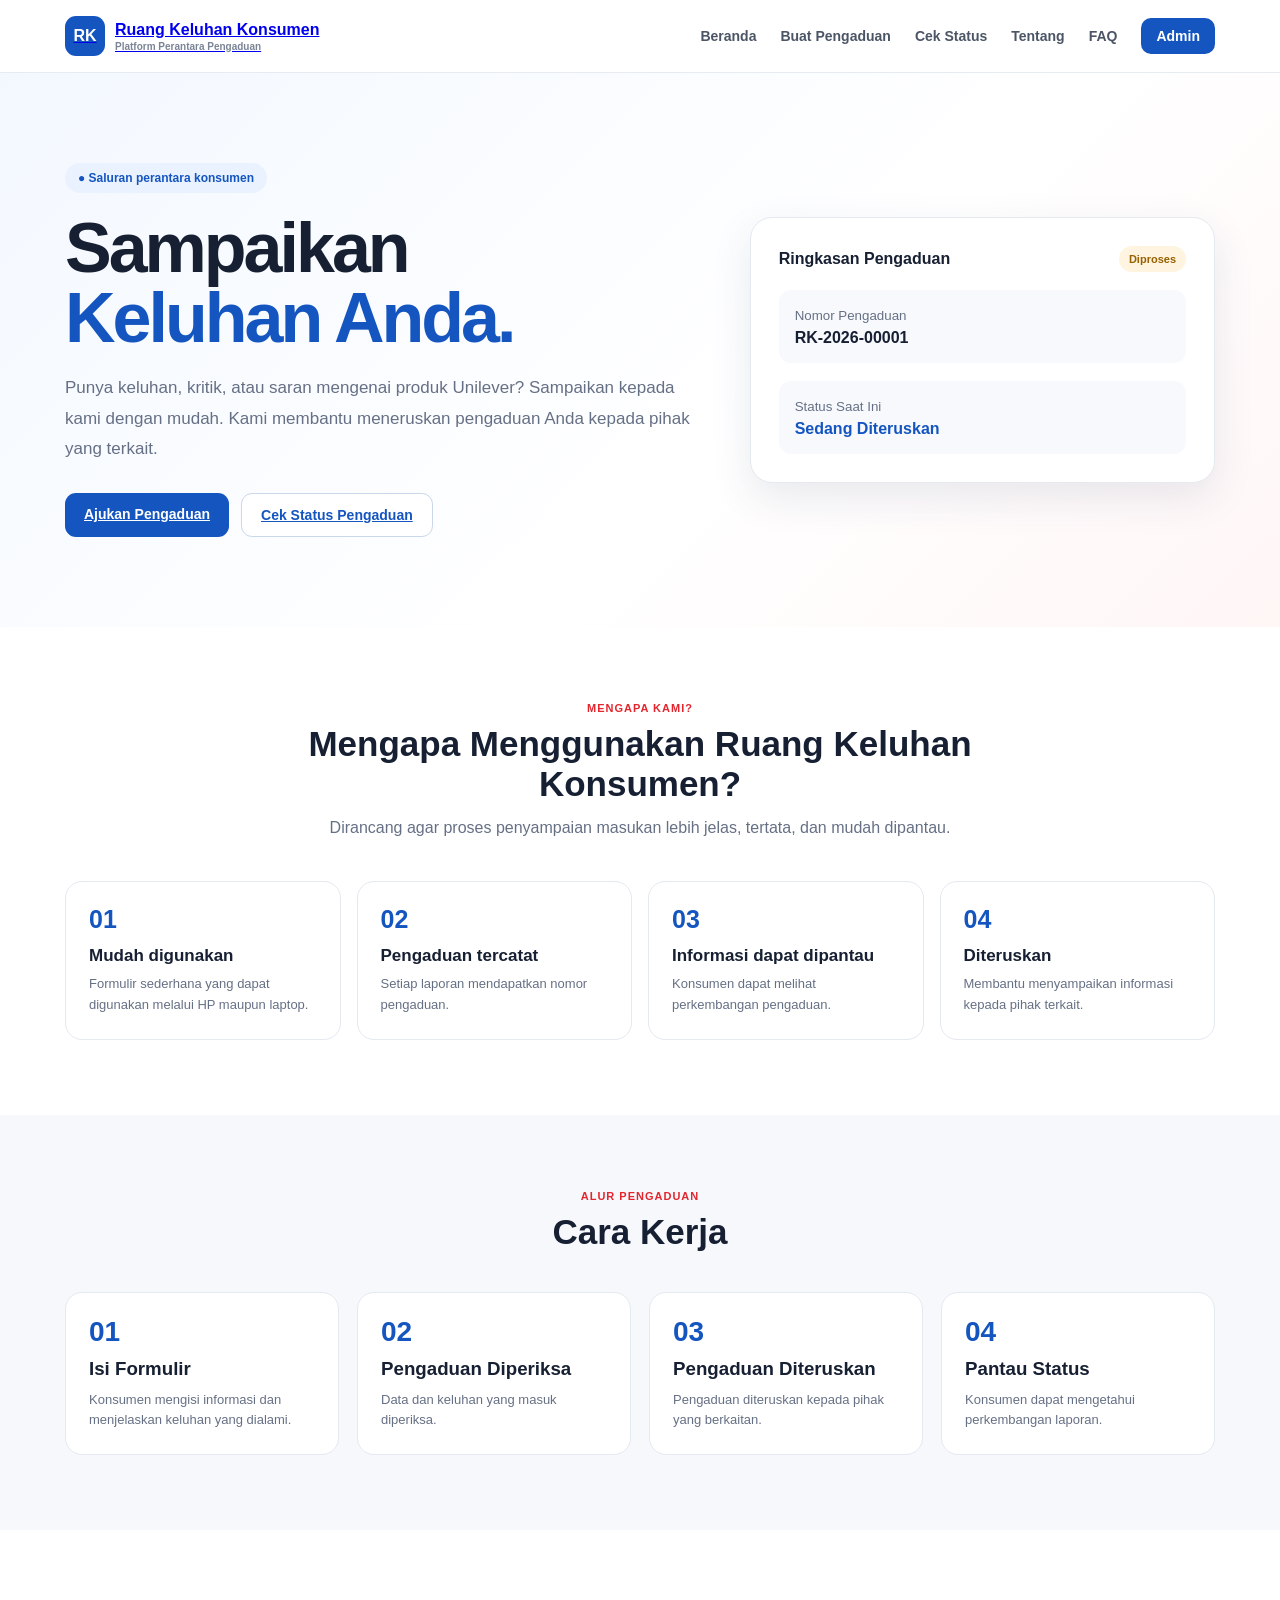
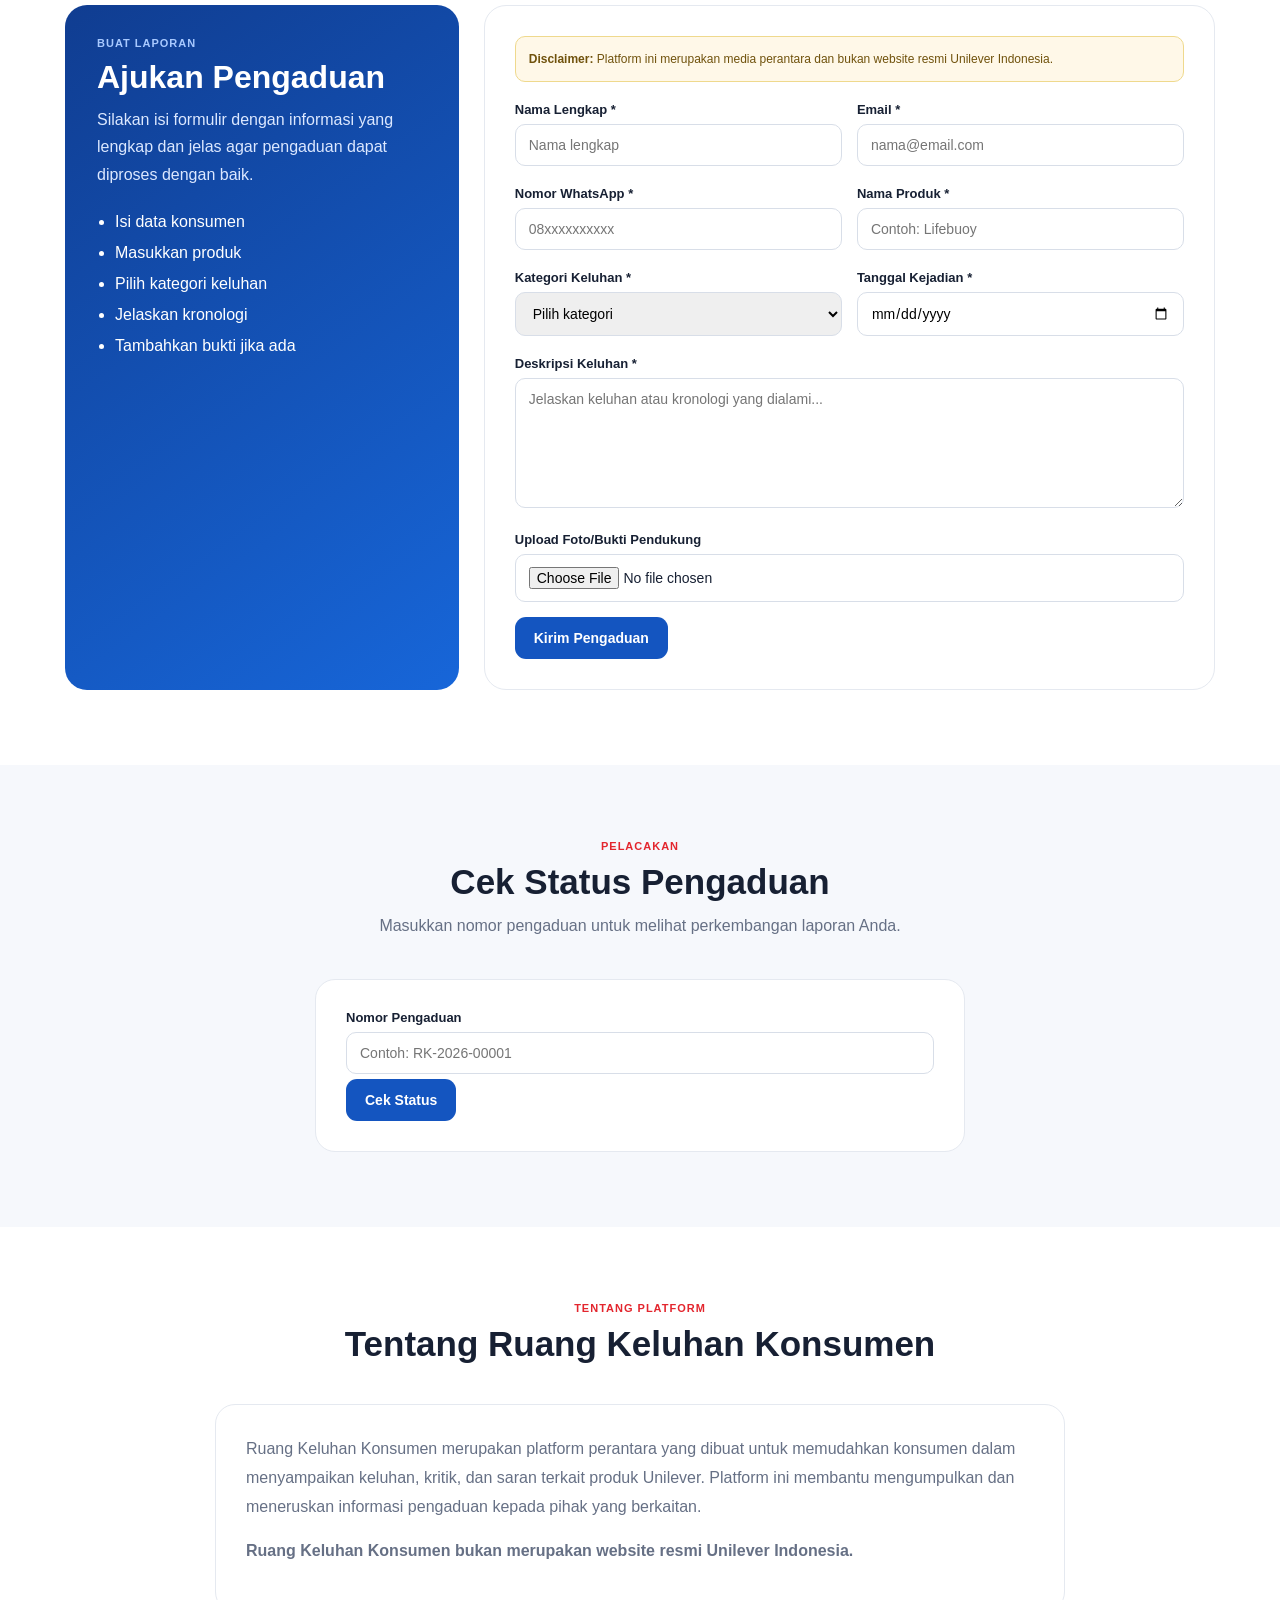
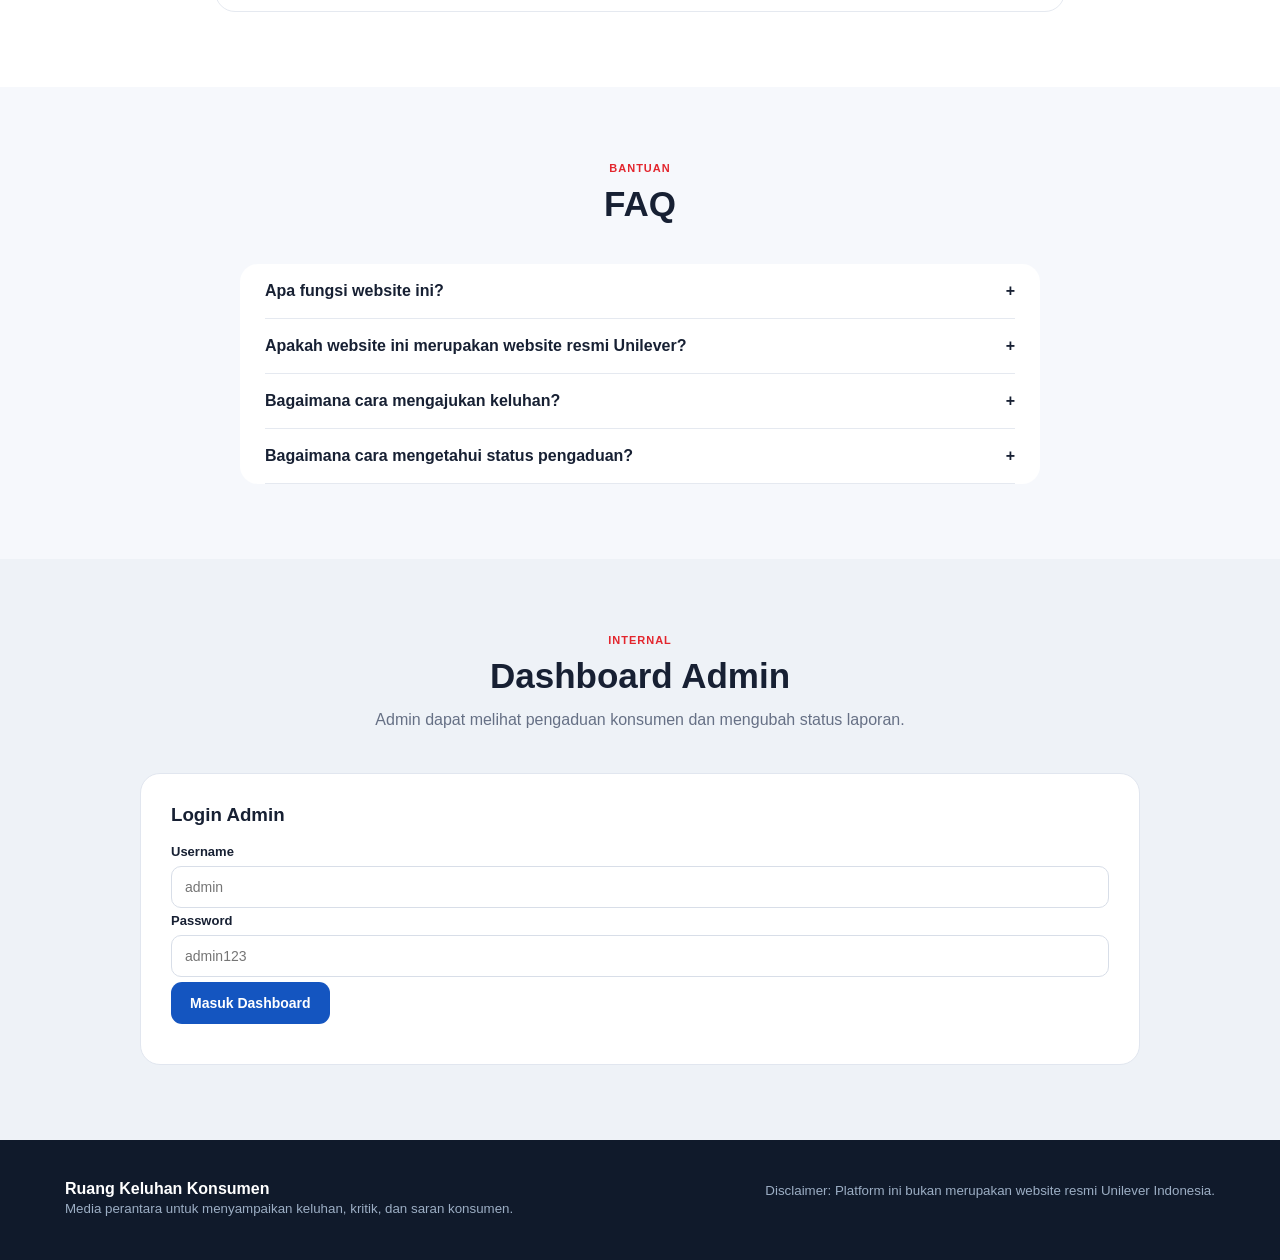
==== index.html @ c5413643 "Create index.html" ====
<!DOCTYPE html>
<html lang="id">
<head>
<meta charset="UTF-8">
<meta name="viewport" content="width=device-width, initial-scale=1.0">

<title>Ruang Keluhan Konsumen</title>

<style>
*{
    margin:0;
    padding:0;
    box-sizing:border-box;
}

html{
    scroll-behavior:smooth;
}

body{
    font-family:Arial, Helvetica, sans-serif;
    color:#172033;
    background:#ffffff;
}

/* ================= NAVBAR ================= */

header{
    position:sticky;
    top:0;
    z-index:1000;
    background:rgba(255,255,255,.96);
    border-bottom:1px solid #e7ebf2;
}

.navbar{
    width:92%;
    max-width:1150px;
    margin:auto;
    height:72px;
    display:flex;
    justify-content:space-between;
    align-items:center;
}

.logo{
    display:flex;
    align-items:center;
    gap:10px;
    font-weight:bold;
}

.logo-box{
    width:40px;
    height:40px;
    border-radius:11px;
    background:#1455c0;
    color:white;
    display:flex;
    align-items:center;
    justify-content:center;
    font-weight:bold;
}

.logo-text small{
    display:block;
    color:#7a8495;
    font-size:10px;
    margin-top:2px;
}

nav{
    display:flex;
    gap:24px;
    align-items:center;
}

nav a{
    text-decoration:none;
    color:#4b5565;
    font-size:14px;
    font-weight:600;
}

nav a:hover{
    color:#1455c0;
}

.admin-link{
    background:#1455c0;
    color:white!important;
    padding:10px 15px;
    border-radius:10px;
}

/* ================= HERO ================= */

.hero{
    background:
    linear-gradient(
        135deg,
        #f3f8ff 0%,
        #ffffff 60%,
        #fff6f6 100%
    );

    padding:90px 0;
}

.container{
    width:92%;
    max-width:1150px;
    margin:auto;
}

.hero-grid{
    display:grid;
    grid-template-columns:1.15fr .85fr;
    gap:55px;
    align-items:center;
}

.badge{
    display:inline-block;
    background:#eaf2ff;
    color:#1455c0;
    padding:8px 13px;
    border-radius:30px;
    font-size:12px;
    font-weight:bold;
}

.hero h1{
    font-size:clamp(45px,6vw,70px);
    line-height:1;
    letter-spacing:-3px;
    margin:20px 0;
}

.blue{
    color:#1455c0;
}

.hero p{
    max-width:650px;
    color:#667085;
    line-height:1.8;
    font-size:17px;
}

.buttons{
    display:flex;
    gap:12px;
    margin-top:28px;
    flex-wrap:wrap;
}

.btn{
    border:none;
    border-radius:11px;
    padding:13px 19px;
    font-weight:bold;
    cursor:pointer;
    font-size:14px;
}

.primary{
    background:#1455c0;
    color:white;
}

.secondary{
    background:white;
    color:#1455c0;
    border:1px solid #cbd7ea;
}

.btn:hover{
    transform:translateY(-1px);
}

/* HERO CARD */

.hero-card{
    background:white;
    border:1px solid #e5e9f0;
    border-radius:22px;
    padding:28px;
    box-shadow:0 15px 40px rgba(30,60,100,.1);
}

.status-pill{
    display:inline-block;
    padding:7px 10px;
    border-radius:20px;
    background:#fff4df;
    color:#986000;
    font-size:11px;
    font-weight:bold;
}

.mock-box{
    margin-top:18px;
    padding:16px;
    background:#f7f9fc;
    border-radius:12px;
}

.mock-box small{
    color:#667085;
}

.mock-box strong{
    display:block;
    margin-top:5px;
}

/* ================= SECTION ================= */

section{
    padding:75px 0;
}

.section-title{
    text-align:center;
    max-width:720px;
    margin:0 auto 40px;
}

.kicker{
    color:#e3262e;
    font-size:11px;
    font-weight:bold;
    text-transform:uppercase;
    letter-spacing:1px;
}

.section-title h2{
    font-size:35px;
    margin:10px 0;
}

.section-title p{
    color:#667085;
    line-height:1.7;
}

/* ================= FEATURES ================= */

.features{
    display:grid;
    grid-template-columns:repeat(4,1fr);
    gap:16px;
}

.feature{
    padding:23px;
    border:1px solid #e5e9f0;
    border-radius:17px;
}

.feature-number{
    color:#1455c0;
    font-size:25px;
    font-weight:bold;
}

.feature h3{
    margin:12px 0 8px;
    font-size:17px;
}

.feature p{
    color:#667085;
    line-height:1.6;
    font-size:13px;
}

/* ================= STEPS ================= */

.steps-section{
    background:#f6f8fc;
}

.steps{
    display:grid;
    grid-template-columns:repeat(4,1fr);
    gap:18px;
}

.step{
    background:white;
    padding:23px;
    border-radius:17px;
    border:1px solid #e5e9f0;
}

.step-number{
    font-size:28px;
    color:#1455c0;
    font-weight:bold;
}

.step h3{
    margin:10px 0;
}

.step p{
    color:#667085;
    font-size:13px;
    line-height:1.6;
}

/* ================= FORM ================= */

.form-section{
    background:white;
}

.form-layout{
    display:grid;
    grid-template-columns:.7fr 1.3fr;
    gap:25px;
}

.info-panel{
    background:linear-gradient(145deg,#103d91,#1766d9);
    color:white;
    border-radius:22px;
    padding:32px;
}

.info-panel h2{
    font-size:32px;
    margin:10px 0;
}

.info-panel p{
    color:#dce8ff;
    line-height:1.7;
}

.info-panel ul{
    margin-top:25px;
    padding-left:18px;
}

.info-panel li{
    margin:13px 0;
}

.form-card{
    border:1px solid #e5e9f0;
    border-radius:22px;
    padding:30px;
}

.notice{
    background:#fff8e8;
    border:1px solid #efd98d;
    padding:13px;
    border-radius:10px;
    color:#70520c;
    font-size:12px;
    line-height:1.5;
    margin-bottom:20px;
}

.form-grid{
    display:grid;
    grid-template-columns:1fr 1fr;
    gap:15px;
}

.form-group{
    margin-bottom:5px;
}

.form-group.full{
    grid-column:1/-1;
}

.form-group label{
    display:block;
    font-size:13px;
    font-weight:bold;
    margin-bottom:7px;
}

input,
select,
textarea{
    width:100%;
    padding:12px 13px;
    border:1px solid #d8dee8;
    border-radius:10px;
    font-family:inherit;
    font-size:14px;
    outline:none;
}

textarea{
    min-height:130px;
    resize:vertical;
}

input:focus,
select:focus,
textarea:focus{
    border-color:#1455c0;
    box-shadow:0 0 0 3px #eaf2ff;
}

.success{
    display:none;
    background:#ecfdf3;
    border:1px solid #b9e8cb;
    color:#176b3a;
    padding:15px;
    border-radius:10px;
    margin-top:15px;
    line-height:1.6;
}

/* ================= STATUS ================= */

.status-section{
    background:#f6f8fc;
}

.status-card{
    max-width:650px;
    margin:auto;
    background:white;
    border:1px solid #e5e9f0;
    border-radius:20px;
    padding:30px;
}

.status-result{
    margin-top:20px;
    display:none;
}

.timeline{
    display:grid;
    grid-template-columns:repeat(4,1fr);
    gap:7px;
    margin-top:22px;
}

.timeline-item{
    padding:10px 5px;
    text-align:center;
    font-size:10px;
    color:#8791a2;
    border-top:3px solid #dce2eb;
}

.timeline-item.active{
    color:#1455c0;
    border-color:#1455c0;
    font-weight:bold;
}

/* ================= ABOUT ================= */

.about-card{
    max-width:850px;
    margin:auto;
    border:1px solid #e5e9f0;
    border-radius:20px;
    padding:30px;
}

.about-card p{
    color:#667085;
    line-height:1.8;
    margin-bottom:15px;
}

/* ================= FAQ ================= */

.faq-section{
    background:#f6f8fc;
}

.faq{
    max-width:800px;
    margin:auto;
    background:white;
    border-radius:18px;
    padding:0 25px;
}

.faq-item{
    border-bottom:1px solid #e5e9f0;
    padding:18px 0;
}

.faq-question{
    font-weight:bold;
    cursor:pointer;
    display:flex;
    justify-content:space-between;
}

.faq-answer{
    display:none;
    color:#667085;
    line-height:1.7;
    font-size:13px;
    padding-top:10px;
}

.faq-item.open .faq-answer{
    display:block;
}

/* ================= ADMIN ================= */

.admin-section{
    background:#eef2f7;
}

.admin-login,
.admin-panel{
    max-width:1000px;
    margin:auto;
    background:white;
    border:1px solid #e1e6ef;
    border-radius:20px;
    padding:30px;
}

.admin-panel{
    display:none;
}

.admin-table-wrapper{
    overflow:auto;
}

table{
    width:100%;
    border-collapse:collapse;
    min-width:900px;
}

th,
td{
    text-align:left;
    padding:13px 10px;
    border-bottom:1px solid #e7ebf0;
    font-size:12px;
}

th{
    color:#667085;
    font-size:11px;
    text-transform:uppercase;
}

.admin-status{
    padding:7px;
    border-radius:7px;
}

/* ================= FOOTER ================= */

footer{
    background:#101a2b;
    color:white;
    padding:40px 0;
}

.footer{
    display:flex;
    justify-content:space-between;
    gap:30px;
}

.footer small{
    color:#9caec4;
    line-height:1.7;
}

.disclaimer{
    margin-top:15px;
    border-left:3px solid #e3262e;
    padding-left:12px;
}

/* ================= RESPONSIVE ================= */

@media(max-width:850px){

    nav a:not(.admin-link){
        display:none;
    }

    .hero-grid,
    .form-layout{
        grid-template-columns:1fr;
    }

    .features,
    .steps{
        grid-template-columns:1fr 1fr;
    }
}

@media(max-width:550px){

    .features,
    .steps,
    .form-grid{
        grid-template-columns:1fr;
    }

    .form-group.full{
        grid-column:auto;
    }

    .timeline{
        grid-template-columns:1fr 1fr;
    }

    .footer{
        flex-direction:column;
    }
}
</style>
</head>

<body>

<!-- ================= NAVBAR ================= -->

<header>

<div class="navbar">

<a href="#home" class="logo">

<div class="logo-box">
RK
</div>

<div class="logo-text">
Ruang Keluhan Konsumen
<small>Platform Perantara Pengaduan</small>
</div>

</a>

<nav>

<a href="#home">Beranda</a>

<a href="#buat">Buat Pengaduan</a>

<a href="#status">Cek Status</a>

<a href="#tentang">Tentang</a>

<a href="#faq">FAQ</a>

<a href="#admin" class="admin-link">
Admin
</a>

</nav>

</div>

</header>


<!-- ================= HERO ================= -->

<section class="hero" id="home">

<div class="container hero-grid">

<div>

<span class="badge">
● Saluran perantara konsumen
</span>

<h1>
Sampaikan
<br>
<span class="blue">
Keluhan Anda.
</span>
</h1>

<p>
Punya keluhan, kritik, atau saran mengenai produk Unilever?
Sampaikan kepada kami dengan mudah.
Kami membantu meneruskan pengaduan Anda kepada pihak yang terkait.
</p>

<div class="buttons">

<a href="#buat" class="btn primary">
Ajukan Pengaduan
</a>

<a href="#status" class="btn secondary">
Cek Status Pengaduan
</a>

</div>

</div>


<div class="hero-card">

<div style="display:flex;justify-content:space-between;align-items:center">

<strong>
Ringkasan Pengaduan
</strong>

<span class="status-pill">
Diproses
</span>

</div>

<div class="mock-box">

<small>
Nomor Pengaduan
</small>

<strong>
RK-2026-00001
</strong>

</div>

<div class="mock-box">

<small>
Status Saat Ini
</small>

<strong style="color:#1455c0">
Sedang Diteruskan
</strong>

</div>

</div>

</div>

</section>


<!-- ================= FEATURES ================= -->

<section>

<div class="container">

<div class="section-title">

<div class="kicker">
Mengapa kami?
</div>

<h2>
Mengapa Menggunakan Ruang Keluhan Konsumen?
</h2>

<p>
Dirancang agar proses penyampaian masukan lebih jelas,
tertata, dan mudah dipantau.
</p>

</div>


<div class="features">

<div class="feature">

<div class="feature-number">
01
</div>

<h3>
Mudah digunakan
</h3>

<p>
Formulir sederhana yang dapat digunakan melalui HP maupun laptop.
</p>

</div>


<div class="feature">

<div class="feature-number">
02
</div>

<h3>
Pengaduan tercatat
</h3>

<p>
Setiap laporan mendapatkan nomor pengaduan.
</p>

</div>


<div class="feature">

<div class="feature-number">
03
</div>

<h3>
Informasi dapat dipantau
</h3>

<p>
Konsumen dapat melihat perkembangan pengaduan.
</p>

</div>


<div class="feature">

<div class="feature-number">
04
</div>

<h3>
Diteruskan
</h3>

<p>
Membantu menyampaikan informasi kepada pihak terkait.
</p>

</div>

</div>

</div>

</section>


<!-- ================= CARA KERJA ================= -->

<section class="steps-section">

<div class="container">

<div class="section-title">

<div class="kicker">
Alur pengaduan
</div>

<h2>
Cara Kerja
</h2>

</div>


<div class="steps">

<div class="step">

<div class="step-number">
01
</div>

<h3>
Isi Formulir
</h3>

<p>
Konsumen mengisi informasi dan menjelaskan keluhan yang dialami.
</p>

</div>


<div class="step">

<div class="step-number">
02
</div>

<h3>
Pengaduan Diperiksa
</h3>

<p>
Data dan keluhan yang masuk diperiksa.
</p>

</div>


<div class="step">

<div class="step-number">
03
</div>

<h3>
Pengaduan Diteruskan
</h3>

<p>
Pengaduan diteruskan kepada pihak yang berkaitan.
</p>

</div>


<div class="step">

<div class="step-number">
04
</div>

<h3>
Pantau Status
</h3>

<p>
Konsumen dapat mengetahui perkembangan laporan.
</p>

</div>

</div>

</div>

</section>


<!-- ================= FORM ================= -->

<section id="buat">

<div class="container form-layout">


<div class="info-panel">

<div class="kicker" style="color:#a8c9ff">
Buat laporan
</div>

<h2>
Ajukan Pengaduan
</h2>

<p>
Silakan isi formulir dengan informasi yang lengkap
dan jelas agar pengaduan dapat diproses dengan baik.
</p>

<ul>

<li>Isi data konsumen</li>

<li>Masukkan produk</li>

<li>Pilih kategori keluhan</li>

<li>Jelaskan kronologi</li>

<li>Tambahkan bukti jika ada</li>

</ul>

</div>


<div class="form-card">

<div class="notice">

<strong>Disclaimer:</strong>

Platform ini merupakan media perantara dan
bukan website resmi Unilever Indonesia.

</div>


<form id="complaintForm">

<div class="form-grid">


<div class="form-group">

<label>
Nama Lengkap *
</label>

<input
type="text"
id="nama"
required
placeholder="Nama lengkap"
>

</div>


<div class="form-group">

<label>
Email *
</label>

<input
type="email"
id="email"
required
placeholder="nama@email.com"
>

</div>


<div class="form-group">

<label>
Nomor WhatsApp *
</label>

<input
type="text"
id="whatsapp"
required
placeholder="08xxxxxxxxxx"
>

</div>


<div class="form-group">

<label>
Nama Produk *
</label>

<input
type="text"
id="produk"
required
placeholder="Contoh: Lifebuoy"
>

</div>


<div class="form-group">

<label>
Kategori Keluhan *
</label>

<select id="kategori" required>

<option value="">
Pilih kategori
</option>

<option>
Kualitas Produk
</option>

<option>
Kemasan
</option>

<option>
Pelayanan
</option>

<option>
Produk Tidak Sesuai
</option>

<option>
Keluhan Lainnya
</option>

<option>
Kritik dan Saran
</option>

</select>

</div>


<div class="form-group">

<label>
Tanggal Kejadian *
</label>

<input
type="date"
id="tanggal"
required
>

</div>


<div class="form-group full">

<label>
Deskripsi Keluhan *
</label>

<textarea
id="deskripsi"
required
placeholder="Jelaskan keluhan atau kronologi yang dialami..."
></textarea>

</div>


<div class="form-group full">

<label>
Upload Foto/Bukti Pendukung
</label>

<input
type="file"
id="bukti"
accept="image/*,.pdf"
>

</div>


</div>


<button
type="submit"
class="btn primary"
style="margin-top:10px"
>

Kirim Pengaduan

</button>


<div
class="success"
id="successMessage"
></div>


</form>

</div>

</div>

</section>


<!-- ================= STATUS ================= -->

<section
class="status-section"
id="status"
>

<div class="container">

<div class="section-title">

<div class="kicker">
Pelacakan
</div>

<h2>
Cek Status Pengaduan
</h2>

<p>
Masukkan nomor pengaduan untuk melihat perkembangan laporan Anda.
</p>

</div>


<div class="status-card">

<div class="form-group">

<label>
Nomor Pengaduan
</label>

<input
type="text"
id="nomorStatus"
placeholder="Contoh: RK-2026-00001"
>

</div>


<button
class="btn primary"
onclick="cekStatus()"
>

Cek Status

</button>


<div
class="status-result"
id="hasilStatus"
></div>

</div>

</div>

</section>


<!-- ================= TENTANG ================= -->

<section id="tentang">

<div class="container">

<div class="section-title">

<div class="kicker">
Tentang platform
</div>

<h2>
Tentang Ruang Keluhan Konsumen
</h2>

</div>


<div class="about-card">

<p>
Ruang Keluhan Konsumen merupakan platform perantara
yang dibuat untuk memudahkan konsumen dalam menyampaikan
keluhan, kritik, dan saran terkait produk Unilever.
Platform ini membantu mengumpulkan dan meneruskan
informasi pengaduan kepada pihak yang berkaitan.
</p>

<p>

<strong>
Ruang Keluhan Konsumen bukan merupakan website resmi
Unilever Indonesia.
</strong>

</p>

</div>

</div>

</section>


<!-- ================= FAQ ================= -->

<section
class="faq-section"
id="faq"
>

<div class="container">

<div class="section-title">

<div class="kicker">
Bantuan
</div>

<h2>
FAQ
</h2>

</div>


<div class="faq">


<div class="faq-item">

<div class="faq-question">

Apa fungsi website ini?

<span>
+
</span>

</div>

<div class="faq-answer">

Website ini membantu konsumen menyampaikan
keluhan, kritik, dan saran melalui satu platform.

</div>

</div>


<div class="faq-item">

<div class="faq-question">

Apakah website ini merupakan website resmi Unilever?

<span>
+
</span>

</div>

<div class="faq-answer">

Tidak. Website ini merupakan platform perantara
dan bukan website resmi Unilever Indonesia.

</div>

</div>


<div class="faq-item">

<div class="faq-question">

Bagaimana cara mengajukan keluhan?

<span>
+
</span>

</div>

<div class="faq-answer">

Isi formulir pengaduan dengan lengkap,
kemudian klik tombol Kirim Pengaduan.

</div>

</div>


<div class="faq-item">

<div class="faq-question">

Bagaimana cara mengetahui status pengaduan?

<span>
+
</span>

</div>

<div class="faq-answer">

Gunakan nomor pengaduan yang diperoleh setelah
mengirim laporan pada halaman Cek Status Pengaduan.

</div>

</div>


</div>

</div>

</section>


<!-- ================= ADMIN ================= -->

<section
class="admin-section"
id="admin"
>

<div class="container">

<div class="section-title">

<div class="kicker">
Internal
</div>

<h2>
Dashboard Admin
</h2>

<p>
Admin dapat melihat pengaduan konsumen dan
mengubah status laporan.
</p>

</div>


<div class="admin-login" id="adminLogin">

<h3>
Login Admin
</h3>

<br>

<div class="form-group">

<label>
Username
</label>

<input
type="text"
id="adminUsername"
placeholder="admin"
>

</div>


<div class="form-group">

<label>
Password
</label>

<input
type="password"
id="adminPassword"
placeholder="admin123"
>

</div>


<button
class="btn primary"
onclick="loginAdmin()"
>

Masuk Dashboard

</button>

<p
id="loginError"
style="color:#e3262e;margin-top:10px;font-size:13px"
></p>

</div>


<div
class="admin-panel"
id="adminPanel"
>

<div style="
display:flex;
justify-content:space-between;
align-items:center;
margin-bottom:20px;
">

<h3>
Daftar Pengaduan Konsumen
</h3>

<button
class="btn secondary"
onclick="logoutAdmin()"
>

Keluar

</button>

</div>


<div style="overflow:auto">

<table>

<thead>

<tr>

<th>
Nomor
</th>

<th>
Nama
</th>

<th>
Produk
</th>

<th>
Kategori
</th>

<th>
Tanggal
</th>

<th>
Keluhan
</th>

<th>
Status
</th>

</tr>

</thead>

<tbody id="adminData">

</tbody>

</table>

</div>

</div>

</div>

</section>


<!-- ================= FOOTER ================= -->

<footer>

<div class="container footer">

<div>

<strong>
Ruang Keluhan Konsumen
</strong>

<br>

<small>
Media perantara untuk menyampaikan
keluhan, kritik, dan saran konsumen.
</small>

</div>


<div>

<small>

Disclaimer: Platform ini bukan merupakan
website resmi Unilever Indonesia.

</small>

</div>

</div>

</footer>


<script>

/* =====================================================
   DATABASE DEMO
===================================================== */

let pengaduan =
JSON.parse(
localStorage.getItem("pengaduan")
) || [];


/* =====================================================
   FORM PENGADUAN
===================================================== */

document
.getElementById("complaintForm")
.addEventListener(
"submit",
function(e){

e.preventDefault();


let sekarang =
new Date();

let nomor =
"RK-" +
sekarang.getFullYear() +
"-" +
String(Date.now()).slice(-6);


let data = {

nomor: nomor,

nama:
document.getElementById("nama").value,

email:
document.getElementById("email").value,

whatsapp:
document.getElementById("whatsapp").value,

produk:
document.getElementById("produk").value,

kategori:
document.getElementById("kategori").value,

tanggal:
document.getElementById("tanggal").value,

deskripsi:
document.getElementById("deskripsi").value,

bukti:
document.getElementById("bukti").files[0]
?
document.getElementById("bukti").files[0].name
:
"-",

status:
"Sedang Diproses",

dibuat:
sekarang.toLocaleString("id-ID")

};


pengaduan.unshift(data);

localStorage.setItem(
"pengaduan",
JSON.stringify(pengaduan)
);


let success =
document.getElementById(
"successMessage"
);

success.style.display="block";

success.innerHTML = `

<strong>
Pengaduan berhasil dikirim.
</strong>

<br>

Simpan nomor pengaduan Anda:

<strong>
${nomor}
</strong>

<br>

Gunakan nomor tersebut untuk
mengecek perkembangan laporan.

`;


document
.getElementById("complaintForm")
.reset();


tampilkanAdmin();

});


/* =====================================================
   CEK STATUS
===================================================== */

function cekStatus(){

let nomor =
document
.getElementById("nomorStatus")
.value
.trim()
.toUpperCase();


let hasil =
pengaduan.find(
(x)=>x.nomor === nomor
);


let box =
document.getElementById(
"hasilStatus"
);


box.style.display="block";


if(!hasil){

box.innerHTML = `

<div class="notice">

Nomor pengaduan tidak ditemukan.

<br>

Silakan periksa kembali nomor pengaduan Anda.

</div>

`;

return;

}


let statuses = [

"Sedang Diproses",

"Sedang Diteruskan",

"Menunggu Tindak Lanjut",

"Selesai"

];


let index =
statuses.indexOf(
hasil.status
);


box.innerHTML = `

<div class="mock-box">

<strong>
${hasil.nomor}
</strong>

<br>

<small>
${hasil.produk}
•
${hasil.kategori}
</small>

</div>


<div class="timeline">

${statuses.map(
(s,i)=>`

<div class="
timeline-item
${i <= index ? "active":""}
">

${s}

</div>

`
).join("")}

</div>

`;

}


/* =====================================================
   ADMIN LOGIN
===================================================== */

function loginAdmin(){

let username =
document
.getElementById(
"adminUsername"
)
.value;

let password =
document
.getElementById(
"adminPassword"
)
.value;


if(
username === "admin" &&
password === "admin123"
){

document
.getElementById(
"adminLogin"
)
.style.display="none";


document
.getElementById(
"adminPanel"
)
.style.display="block";


tampilkanAdmin();

}else{

document
.getElementById(
"loginError"
)
.innerText =
"Username atau password salah.";

}

}


/* =====================================================
   ADMIN LOGOUT
===================================================== */

function logoutAdmin(){

document
.getElementById(
"adminLogin"
)
.style.display="block";


document
.getElementById(
"adminPanel"
)
.style.display="none";

}


/* =====================================================
   TAMPILKAN DATA ADMIN
===================================================== */

function tampilkanAdmin(){

let table =
document.getElementById(
"adminData"
);


if(
pengaduan.length === 0
){

table.innerHTML = `

<tr>

<td colspan="7"
style="
text-align:center;
padding:30px;
color:#667085;
">

Belum ada pengaduan.

</td>

</tr>

`;

return;

}


table.innerHTML =
pengaduan.map(
(x,index)=>`

<tr>

<td>
<strong>
${x.nomor}
</strong>
</td>

<td>

${x.nama}

<br>

<small>
${x.email}
</small>

</td>

<td>
${x.produk}
</td>

<td>
${x.kategori}
</td>

<td>
${x.tanggal}
</td>

<td
style="max-width:250px"
>

${x.deskripsi}

<br>

<small>
Bukti: ${x.bukti}
</small>

</td>

<td>

<select
class="admin-status"
onchange="
ubahStatus(
${index},
this.value
)
"
>

<option
${x.status === "Sedang Diproses"
? "selected":""
}
>
Sedang Diproses
</option>

<option
${x.status === "Sedang Diteruskan"
? "selected":""
}
>
Sedang Diteruskan
</option>

<option
${x.status === "Menunggu Tindak Lanjut"
? "selected":""
}
>
Menunggu Tindak Lanjut
</option>

<option
${x.status === "Selesai"
? "selected":""
}
>
Selesai
</option>

</select>

</td>

</tr>

`
).join("");

}


/* =====================================================
   UBAH STATUS
===================================================== */

function ubahStatus(index,status){

pengaduan[index].status =
status;


localStorage.setItem(
"pengaduan",
JSON.stringify(
pengaduan
)
);

tampilkanAdmin();

}


/* =====================================================
   FAQ
===================================================== */

document
.querySelectorAll(
".faq-question"
)
.forEach(
item=>{

item.addEventListener(
"click",
()=>{

item
.parentElement
.classList
.toggle("open");

}

);

}
);

</script>

</body>
</html>
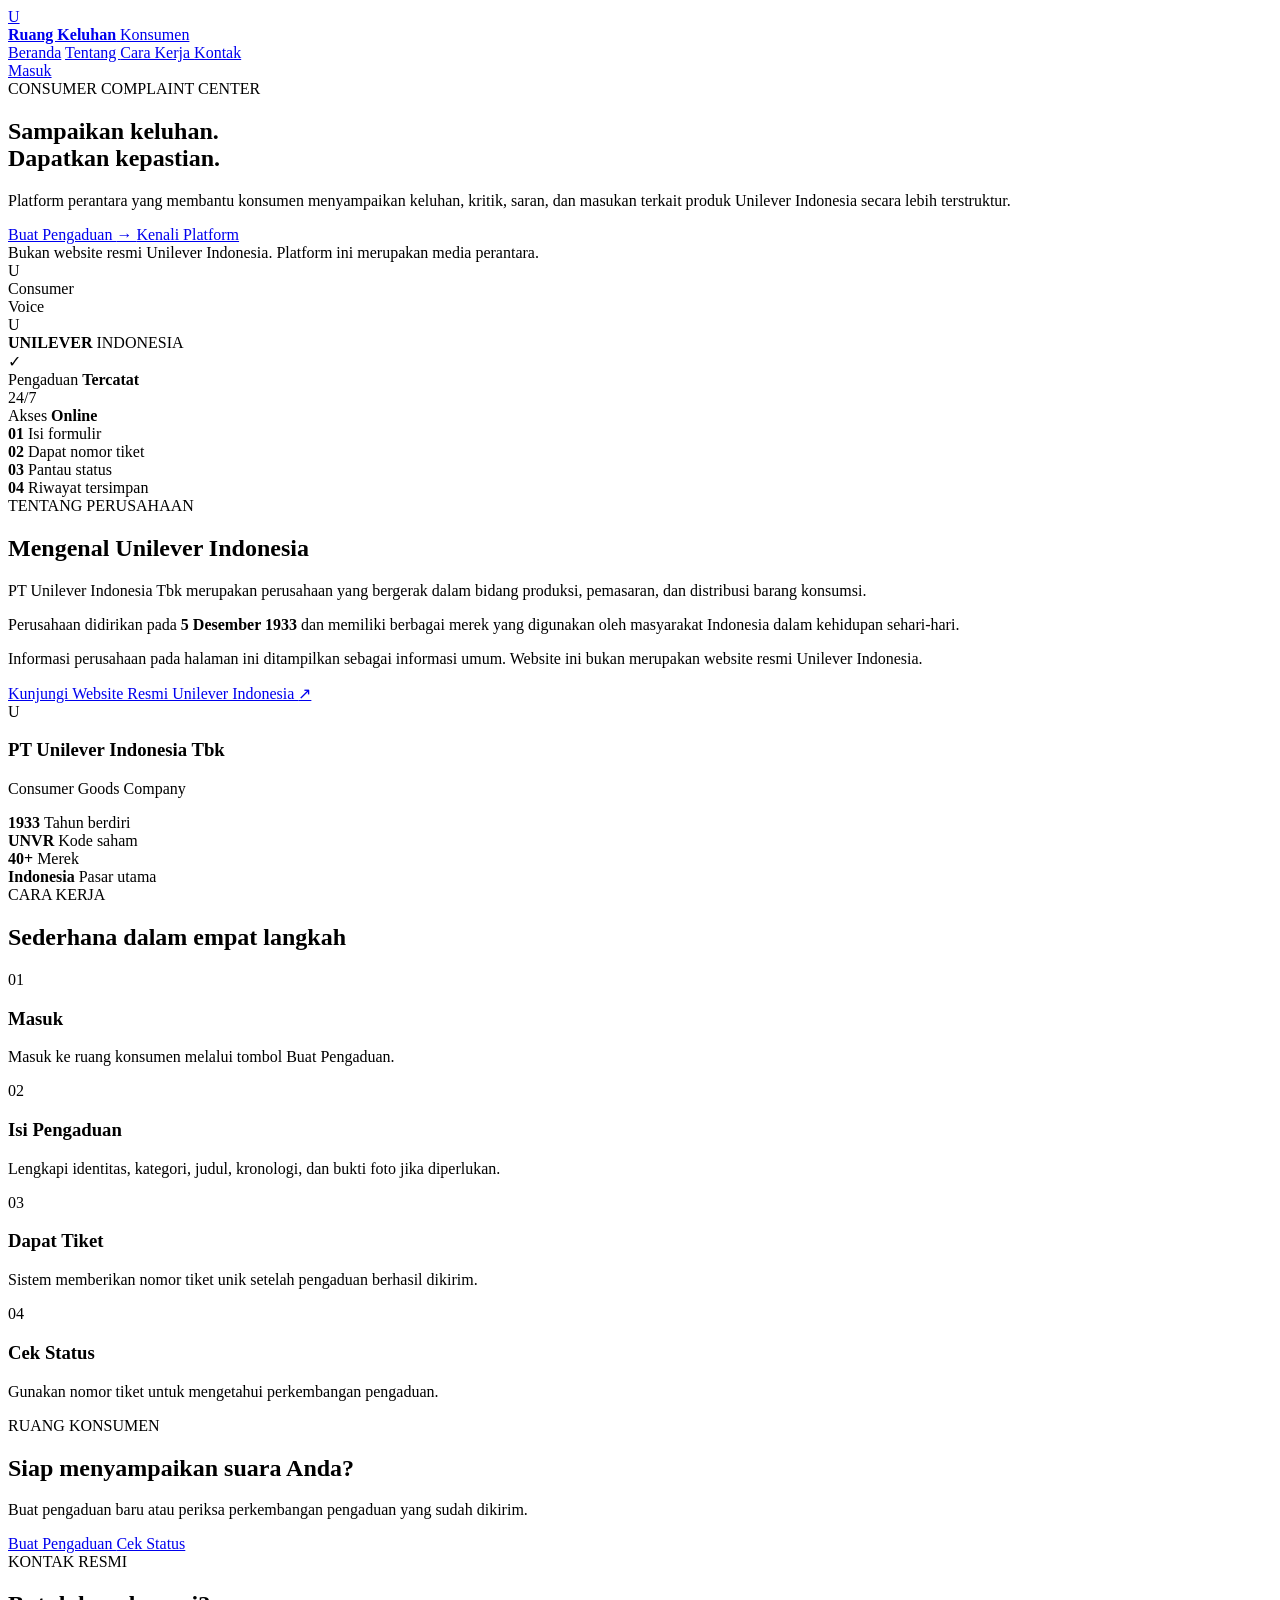
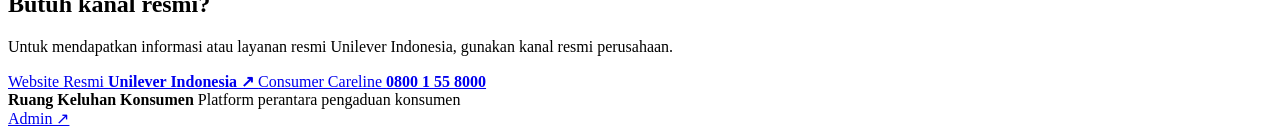
==== commit 16a45353: "Update index.html" ====
--- a/index.html
+++ b/index.html
@@ -1,2140 +1,766 @@
 <!DOCTYPE html>
 <html lang="id">
 <head>
-<meta charset="UTF-8">
-<meta name="viewport" content="width=device-width, initial-scale=1.0">
-
-<title>Ruang Keluhan Konsumen</title>
-
-<style>
-*{
-    margin:0;
-    padding:0;
-    box-sizing:border-box;
-}
-
-html{
-    scroll-behavior:smooth;
-}
-
-body{
-    font-family:Arial, Helvetica, sans-serif;
-    color:#172033;
-    background:#ffffff;
-}
-
-/* ================= NAVBAR ================= */
-
-header{
-    position:sticky;
-    top:0;
-    z-index:1000;
-    background:rgba(255,255,255,.96);
-    border-bottom:1px solid #e7ebf2;
-}
-
-.navbar{
-    width:92%;
-    max-width:1150px;
-    margin:auto;
-    height:72px;
-    display:flex;
-    justify-content:space-between;
-    align-items:center;
-}
-
-.logo{
-    display:flex;
-    align-items:center;
-    gap:10px;
-    font-weight:bold;
-}
-
-.logo-box{
-    width:40px;
-    height:40px;
-    border-radius:11px;
-    background:#1455c0;
-    color:white;
-    display:flex;
-    align-items:center;
-    justify-content:center;
-    font-weight:bold;
-}
-
-.logo-text small{
-    display:block;
-    color:#7a8495;
-    font-size:10px;
-    margin-top:2px;
-}
-
-nav{
-    display:flex;
-    gap:24px;
-    align-items:center;
-}
-
-nav a{
-    text-decoration:none;
-    color:#4b5565;
-    font-size:14px;
-    font-weight:600;
-}
-
-nav a:hover{
-    color:#1455c0;
-}
-
-.admin-link{
-    background:#1455c0;
-    color:white!important;
-    padding:10px 15px;
-    border-radius:10px;
-}
-
-/* ================= HERO ================= */
-
-.hero{
-    background:
-    linear-gradient(
-        135deg,
-        #f3f8ff 0%,
-        #ffffff 60%,
-        #fff6f6 100%
-    );
-
-    padding:90px 0;
-}
-
-.container{
-    width:92%;
-    max-width:1150px;
-    margin:auto;
-}
-
-.hero-grid{
-    display:grid;
-    grid-template-columns:1.15fr .85fr;
-    gap:55px;
-    align-items:center;
-}
-
-.badge{
-    display:inline-block;
-    background:#eaf2ff;
-    color:#1455c0;
-    padding:8px 13px;
-    border-radius:30px;
-    font-size:12px;
-    font-weight:bold;
-}
-
-.hero h1{
-    font-size:clamp(45px,6vw,70px);
-    line-height:1;
-    letter-spacing:-3px;
-    margin:20px 0;
-}
-
-.blue{
-    color:#1455c0;
-}
-
-.hero p{
-    max-width:650px;
-    color:#667085;
-    line-height:1.8;
-    font-size:17px;
-}
-
-.buttons{
-    display:flex;
-    gap:12px;
-    margin-top:28px;
-    flex-wrap:wrap;
-}
-
-.btn{
-    border:none;
-    border-radius:11px;
-    padding:13px 19px;
-    font-weight:bold;
-    cursor:pointer;
-    font-size:14px;
-}
-
-.primary{
-    background:#1455c0;
-    color:white;
-}
-
-.secondary{
-    background:white;
-    color:#1455c0;
-    border:1px solid #cbd7ea;
-}
-
-.btn:hover{
-    transform:translateY(-1px);
-}
-
-/* HERO CARD */
-
-.hero-card{
-    background:white;
-    border:1px solid #e5e9f0;
-    border-radius:22px;
-    padding:28px;
-    box-shadow:0 15px 40px rgba(30,60,100,.1);
-}
-
-.status-pill{
-    display:inline-block;
-    padding:7px 10px;
-    border-radius:20px;
-    background:#fff4df;
-    color:#986000;
-    font-size:11px;
-    font-weight:bold;
-}
-
-.mock-box{
-    margin-top:18px;
-    padding:16px;
-    background:#f7f9fc;
-    border-radius:12px;
-}
-
-.mock-box small{
-    color:#667085;
-}
-
-.mock-box strong{
-    display:block;
-    margin-top:5px;
-}
-
-/* ================= SECTION ================= */
-
-section{
-    padding:75px 0;
-}
-
-.section-title{
-    text-align:center;
-    max-width:720px;
-    margin:0 auto 40px;
-}
-
-.kicker{
-    color:#e3262e;
-    font-size:11px;
-    font-weight:bold;
-    text-transform:uppercase;
-    letter-spacing:1px;
-}
-
-.section-title h2{
-    font-size:35px;
-    margin:10px 0;
-}
-
-.section-title p{
-    color:#667085;
-    line-height:1.7;
-}
-
-/* ================= FEATURES ================= */
-
-.features{
-    display:grid;
-    grid-template-columns:repeat(4,1fr);
-    gap:16px;
-}
-
-.feature{
-    padding:23px;
-    border:1px solid #e5e9f0;
-    border-radius:17px;
-}
-
-.feature-number{
-    color:#1455c0;
-    font-size:25px;
-    font-weight:bold;
-}
-
-.feature h3{
-    margin:12px 0 8px;
-    font-size:17px;
-}
-
-.feature p{
-    color:#667085;
-    line-height:1.6;
-    font-size:13px;
-}
-
-/* ================= STEPS ================= */
-
-.steps-section{
-    background:#f6f8fc;
-}
-
-.steps{
-    display:grid;
-    grid-template-columns:repeat(4,1fr);
-    gap:18px;
-}
-
-.step{
-    background:white;
-    padding:23px;
-    border-radius:17px;
-    border:1px solid #e5e9f0;
-}
-
-.step-number{
-    font-size:28px;
-    color:#1455c0;
-    font-weight:bold;
-}
-
-.step h3{
-    margin:10px 0;
-}
-
-.step p{
-    color:#667085;
-    font-size:13px;
-    line-height:1.6;
-}
-
-/* ================= FORM ================= */
-
-.form-section{
-    background:white;
-}
-
-.form-layout{
-    display:grid;
-    grid-template-columns:.7fr 1.3fr;
-    gap:25px;
-}
-
-.info-panel{
-    background:linear-gradient(145deg,#103d91,#1766d9);
-    color:white;
-    border-radius:22px;
-    padding:32px;
-}
-
-.info-panel h2{
-    font-size:32px;
-    margin:10px 0;
-}
-
-.info-panel p{
-    color:#dce8ff;
-    line-height:1.7;
-}
-
-.info-panel ul{
-    margin-top:25px;
-    padding-left:18px;
-}
-
-.info-panel li{
-    margin:13px 0;
-}
-
-.form-card{
-    border:1px solid #e5e9f0;
-    border-radius:22px;
-    padding:30px;
-}
-
-.notice{
-    background:#fff8e8;
-    border:1px solid #efd98d;
-    padding:13px;
-    border-radius:10px;
-    color:#70520c;
-    font-size:12px;
-    line-height:1.5;
-    margin-bottom:20px;
-}
-
-.form-grid{
-    display:grid;
-    grid-template-columns:1fr 1fr;
-    gap:15px;
-}
-
-.form-group{
-    margin-bottom:5px;
-}
-
-.form-group.full{
-    grid-column:1/-1;
-}
-
-.form-group label{
-    display:block;
-    font-size:13px;
-    font-weight:bold;
-    margin-bottom:7px;
-}
-
-input,
-select,
-textarea{
-    width:100%;
-    padding:12px 13px;
-    border:1px solid #d8dee8;
-    border-radius:10px;
-    font-family:inherit;
-    font-size:14px;
-    outline:none;
-}
-
-textarea{
-    min-height:130px;
-    resize:vertical;
-}
-
-input:focus,
-select:focus,
-textarea:focus{
-    border-color:#1455c0;
-    box-shadow:0 0 0 3px #eaf2ff;
-}
-
-.success{
-    display:none;
-    background:#ecfdf3;
-    border:1px solid #b9e8cb;
-    color:#176b3a;
-    padding:15px;
-    border-radius:10px;
-    margin-top:15px;
-    line-height:1.6;
-}
-
-/* ================= STATUS ================= */
-
-.status-section{
-    background:#f6f8fc;
-}
-
-.status-card{
-    max-width:650px;
-    margin:auto;
-    background:white;
-    border:1px solid #e5e9f0;
-    border-radius:20px;
-    padding:30px;
-}
-
-.status-result{
-    margin-top:20px;
-    display:none;
-}
-
-.timeline{
-    display:grid;
-    grid-template-columns:repeat(4,1fr);
-    gap:7px;
-    margin-top:22px;
-}
-
-.timeline-item{
-    padding:10px 5px;
-    text-align:center;
-    font-size:10px;
-    color:#8791a2;
-    border-top:3px solid #dce2eb;
-}
-
-.timeline-item.active{
-    color:#1455c0;
-    border-color:#1455c0;
-    font-weight:bold;
-}
-
-/* ================= ABOUT ================= */
-
-.about-card{
-    max-width:850px;
-    margin:auto;
-    border:1px solid #e5e9f0;
-    border-radius:20px;
-    padding:30px;
-}
-
-.about-card p{
-    color:#667085;
-    line-height:1.8;
-    margin-bottom:15px;
-}
-
-/* ================= FAQ ================= */
-
-.faq-section{
-    background:#f6f8fc;
-}
-
-.faq{
-    max-width:800px;
-    margin:auto;
-    background:white;
-    border-radius:18px;
-    padding:0 25px;
-}
-
-.faq-item{
-    border-bottom:1px solid #e5e9f0;
-    padding:18px 0;
-}
-
-.faq-question{
-    font-weight:bold;
-    cursor:pointer;
-    display:flex;
-    justify-content:space-between;
-}
-
-.faq-answer{
-    display:none;
-    color:#667085;
-    line-height:1.7;
-    font-size:13px;
-    padding-top:10px;
-}
-
-.faq-item.open .faq-answer{
-    display:block;
-}
-
-/* ================= ADMIN ================= */
-
-.admin-section{
-    background:#eef2f7;
-}
-
-.admin-login,
-.admin-panel{
-    max-width:1000px;
-    margin:auto;
-    background:white;
-    border:1px solid #e1e6ef;
-    border-radius:20px;
-    padding:30px;
-}
-
-.admin-panel{
-    display:none;
-}
-
-.admin-table-wrapper{
-    overflow:auto;
-}
-
-table{
-    width:100%;
-    border-collapse:collapse;
-    min-width:900px;
-}
-
-th,
-td{
-    text-align:left;
-    padding:13px 10px;
-    border-bottom:1px solid #e7ebf0;
-    font-size:12px;
-}
-
-th{
-    color:#667085;
-    font-size:11px;
-    text-transform:uppercase;
-}
-
-.admin-status{
-    padding:7px;
-    border-radius:7px;
-}
-
-/* ================= FOOTER ================= */
-
-footer{
-    background:#101a2b;
-    color:white;
-    padding:40px 0;
-}
-
-.footer{
-    display:flex;
-    justify-content:space-between;
-    gap:30px;
-}
-
-.footer small{
-    color:#9caec4;
-    line-height:1.7;
-}
-
-.disclaimer{
-    margin-top:15px;
-    border-left:3px solid #e3262e;
-    padding-left:12px;
-}
-
-/* ================= RESPONSIVE ================= */
-
-@media(max-width:850px){
-
-    nav a:not(.admin-link){
-        display:none;
-    }
-
-    .hero-grid,
-    .form-layout{
-        grid-template-columns:1fr;
-    }
-
-    .features,
-    .steps{
-        grid-template-columns:1fr 1fr;
-    }
-}
-
-@media(max-width:550px){
-
-    .features,
-    .steps,
-    .form-grid{
-        grid-template-columns:1fr;
-    }
-
-    .form-group.full{
-        grid-column:auto;
-    }
-
-    .timeline{
-        grid-template-columns:1fr 1fr;
-    }
-
-    .footer{
-        flex-direction:column;
-    }
-}
-</style>
+    <meta charset="UTF-8">
+    <meta name="viewport" content="width=device-width, initial-scale=1.0">
+
+    <title>Ruang Keluhan Konsumen | Unilever Indonesia</title>
+
+    <meta
+        name="description"
+        content="Ruang Keluhan Konsumen merupakan platform perantara untuk menyampaikan keluhan, kritik, saran, dan masukan konsumen."
+    >
+
+    <link rel="preconnect" href="https://fonts.googleapis.com">
+    <link rel="preconnect" href="https://fonts.gstatic.com" crossorigin>
+
+    <link
+        href="https://fonts.googleapis.com/css2?family=Inter:wght@400;500;600;700;800&display=swap"
+        rel="stylesheet"
+    >
+
+    <link rel="stylesheet" href="style.css">
 </head>
 
 <body>
 
-<!-- ================= NAVBAR ================= -->
-
-<header>
-
-<div class="navbar">
-
-<a href="#home" class="logo">
-
-<div class="logo-box">
-RK
-</div>
-
-<div class="logo-text">
-Ruang Keluhan Konsumen
-<small>Platform Perantara Pengaduan</small>
-</div>
-
-</a>
-
-<nav>
-
-<a href="#home">Beranda</a>
-
-<a href="#buat">Buat Pengaduan</a>
-
-<a href="#status">Cek Status</a>
-
-<a href="#tentang">Tentang</a>
-
-<a href="#faq">FAQ</a>
-
-<a href="#admin" class="admin-link">
-Admin
-</a>
-
-</nav>
-
-</div>
+<!-- =====================================================
+     NAVBAR
+===================================================== -->
+
+<header class="site-header">
+
+    <a href="#home" class="brand">
+
+        <div class="brand-logo">
+            U
+        </div>
+
+        <div class="brand-text">
+            <strong>Ruang Keluhan</strong>
+            <span>Konsumen</span>
+        </div>
+
+    </a>
+
+
+    <nav class="main-nav">
+
+        <a href="#home">Beranda</a>
+
+        <a href="#tentang">
+            Tentang
+        </a>
+
+        <a href="#cara-kerja">
+            Cara Kerja
+        </a>
+
+        <a href="#kontak">
+            Kontak
+        </a>
+
+    </nav>
+
+
+    <a href="#masuk" class="nav-button">
+        Masuk
+    </a>
 
 </header>
 
 
-<!-- ================= HERO ================= -->
-
-<section class="hero" id="home">
-
-<div class="container hero-grid">
-
-<div>
-
-<span class="badge">
-● Saluran perantara konsumen
-</span>
-
-<h1>
-Sampaikan
-<br>
-<span class="blue">
-Keluhan Anda.
-</span>
-</h1>
-
-<p>
-Punya keluhan, kritik, atau saran mengenai produk Unilever?
-Sampaikan kepada kami dengan mudah.
-Kami membantu meneruskan pengaduan Anda kepada pihak yang terkait.
-</p>
-
-<div class="buttons">
-
-<a href="#buat" class="btn primary">
-Ajukan Pengaduan
-</a>
-
-<a href="#status" class="btn secondary">
-Cek Status Pengaduan
-</a>
-
-</div>
-
-</div>
-
-
-<div class="hero-card">
-
-<div style="display:flex;justify-content:space-between;align-items:center">
-
-<strong>
-Ringkasan Pengaduan
-</strong>
-
-<span class="status-pill">
-Diproses
-</span>
-
-</div>
-
-<div class="mock-box">
-
-<small>
-Nomor Pengaduan
-</small>
-
-<strong>
-RK-2026-00001
-</strong>
-
-</div>
-
-<div class="mock-box">
-
-<small>
-Status Saat Ini
-</small>
-
-<strong style="color:#1455c0">
-Sedang Diteruskan
-</strong>
-
-</div>
-
-</div>
-
-</div>
+<!-- =====================================================
+     MAIN
+===================================================== -->
+
+<main>
+
+
+<!-- =====================================================
+     HERO
+===================================================== -->
+
+<section id="home" class="hero">
+
+    <div class="hero-decoration decoration-one"></div>
+    <div class="hero-decoration decoration-two"></div>
+
+
+    <div class="hero-content">
+
+        <div class="hero-label">
+            CONSUMER COMPLAINT CENTER
+        </div>
+
+
+        <h1>
+
+            Sampaikan keluhan.
+            <br>
+
+            <span>
+                Dapatkan kepastian.
+            </span>
+
+        </h1>
+
+
+        <p class="hero-description">
+
+            Platform perantara yang membantu konsumen
+            menyampaikan keluhan, kritik, saran, dan
+            masukan terkait produk Unilever Indonesia
+            secara lebih terstruktur.
+
+        </p>
+
+
+        <div class="hero-buttons">
+
+            <a
+                href="complaint.html"
+                class="button button-primary"
+            >
+                Buat Pengaduan
+
+                <span>
+                    →
+                </span>
+
+            </a>
+
+
+            <a
+                href="#tentang"
+                class="button button-secondary"
+            >
+                Kenali Platform
+            </a>
+
+        </div>
+
+
+        <div class="hero-notice">
+
+            <span class="notice-dot"></span>
+
+            <span>
+                Bukan website resmi Unilever Indonesia.
+                Platform ini merupakan media perantara.
+            </span>
+
+        </div>
+
+    </div>
+
+
+
+    <!-- =================================================
+         HERO VISUAL
+    ================================================= -->
+
+    <div class="hero-visual">
+
+        <div class="hero-main-shape">
+
+            <div class="shape-letter">
+                U
+            </div>
+
+            <div class="shape-title">
+                Consumer
+                <br>
+                Voice
+            </div>
+
+        </div>
+
+
+        <!-- Logo Card -->
+
+        <div class="unilever-card">
+
+            <div class="unilever-logo">
+                U
+            </div>
+
+            <div>
+
+                <strong>
+                    UNILEVER
+                </strong>
+
+                <span>
+                    INDONESIA
+                </span>
+
+            </div>
+
+        </div>
+
+
+        <!-- Floating Card -->
+
+        <div class="floating-card floating-left">
+
+            <div class="floating-icon">
+                ✓
+            </div>
+
+            <div>
+
+                <span>
+                    Pengaduan
+                </span>
+
+                <strong>
+                    Tercatat
+                </strong>
+
+            </div>
+
+        </div>
+
+
+        <div class="floating-card floating-right">
+
+            <div class="floating-number">
+                24/7
+            </div>
+
+            <div>
+
+                <span>
+                    Akses
+                </span>
+
+                <strong>
+                    Online
+                </strong>
+
+            </div>
+
+        </div>
+
+    </div>
 
 </section>
 
 
-<!-- ================= FEATURES ================= -->
-
-<section>
-
-<div class="container">
-
-<div class="section-title">
-
-<div class="kicker">
-Mengapa kami?
-</div>
-
-<h2>
-Mengapa Menggunakan Ruang Keluhan Konsumen?
-</h2>
-
-<p>
-Dirancang agar proses penyampaian masukan lebih jelas,
-tertata, dan mudah dipantau.
-</p>
-
-</div>
-
-
-<div class="features">
-
-<div class="feature">
-
-<div class="feature-number">
-01
-</div>
-
-<h3>
-Mudah digunakan
-</h3>
-
-<p>
-Formulir sederhana yang dapat digunakan melalui HP maupun laptop.
-</p>
-
-</div>
-
-
-<div class="feature">
-
-<div class="feature-number">
-02
-</div>
-
-<h3>
-Pengaduan tercatat
-</h3>
-
-<p>
-Setiap laporan mendapatkan nomor pengaduan.
-</p>
-
-</div>
-
-
-<div class="feature">
-
-<div class="feature-number">
-03
-</div>
-
-<h3>
-Informasi dapat dipantau
-</h3>
-
-<p>
-Konsumen dapat melihat perkembangan pengaduan.
-</p>
-
-</div>
-
-
-<div class="feature">
-
-<div class="feature-number">
-04
-</div>
-
-<h3>
-Diteruskan
-</h3>
-
-<p>
-Membantu menyampaikan informasi kepada pihak terkait.
-</p>
-
-</div>
-
-</div>
-
-</div>
+
+<!-- =====================================================
+     QUICK PROCESS
+===================================================== -->
+
+<section class="quick-process">
+
+    <div class="process-item">
+
+        <strong>
+            01
+        </strong>
+
+        <span>
+            Isi formulir
+        </span>
+
+    </div>
+
+
+    <div class="process-item">
+
+        <strong>
+            02
+        </strong>
+
+        <span>
+            Dapat nomor tiket
+        </span>
+
+    </div>
+
+
+    <div class="process-item">
+
+        <strong>
+            03
+        </strong>
+
+        <span>
+            Pantau status
+        </span>
+
+    </div>
+
+
+    <div class="process-item">
+
+        <strong>
+            04
+        </strong>
+
+        <span>
+            Riwayat tersimpan
+        </span>
+
+    </div>
 
 </section>
 
 
-<!-- ================= CARA KERJA ================= -->
-
-<section class="steps-section">
-
-<div class="container">
-
-<div class="section-title">
-
-<div class="kicker">
-Alur pengaduan
-</div>
-
-<h2>
-Cara Kerja
-</h2>
-
-</div>
-
-
-<div class="steps">
-
-<div class="step">
-
-<div class="step-number">
-01
-</div>
-
-<h3>
-Isi Formulir
-</h3>
-
-<p>
-Konsumen mengisi informasi dan menjelaskan keluhan yang dialami.
-</p>
-
-</div>
-
-
-<div class="step">
-
-<div class="step-number">
-02
-</div>
-
-<h3>
-Pengaduan Diperiksa
-</h3>
-
-<p>
-Data dan keluhan yang masuk diperiksa.
-</p>
-
-</div>
-
-
-<div class="step">
-
-<div class="step-number">
-03
-</div>
-
-<h3>
-Pengaduan Diteruskan
-</h3>
-
-<p>
-Pengaduan diteruskan kepada pihak yang berkaitan.
-</p>
-
-</div>
-
-
-<div class="step">
-
-<div class="step-number">
-04
-</div>
-
-<h3>
-Pantau Status
-</h3>
-
-<p>
-Konsumen dapat mengetahui perkembangan laporan.
-</p>
-
-</div>
-
-</div>
-
-</div>
+
+<!-- =====================================================
+     TENTANG PERUSAHAAN
+===================================================== -->
+
+<section
+    id="tentang"
+    class="section company-section"
+>
+
+    <div class="section-label">
+        TENTANG PERUSAHAAN
+    </div>
+
+
+    <div class="two-column">
+
+
+        <!-- LEFT -->
+
+        <div class="company-text">
+
+            <h2>
+
+                Mengenal
+
+                <span>
+                    Unilever Indonesia
+                </span>
+
+            </h2>
+
+
+            <p>
+
+                PT Unilever Indonesia Tbk merupakan
+                perusahaan yang bergerak dalam bidang
+                produksi, pemasaran, dan distribusi
+                barang konsumsi.
+
+            </p>
+
+
+            <p>
+
+                Perusahaan didirikan pada
+                <strong>5 Desember 1933</strong>
+                dan memiliki berbagai merek yang
+                digunakan oleh masyarakat Indonesia
+                dalam kehidupan sehari-hari.
+
+            </p>
+
+
+            <p>
+
+                Informasi perusahaan pada halaman ini
+                ditampilkan sebagai informasi umum.
+                Website ini bukan merupakan website
+                resmi Unilever Indonesia.
+
+            </p>
+
+
+            <a
+                href="https://www.unilever.co.id/"
+                target="_blank"
+                rel="noopener noreferrer"
+                class="official-link"
+            >
+
+                Kunjungi Website Resmi Unilever Indonesia
+
+                <span>
+                    ↗
+                </span>
+
+            </a>
+
+        </div>
+
+
+
+        <!-- RIGHT -->
+
+        <div class="company-card">
+
+            <div class="company-logo">
+                U
+            </div>
+
+
+            <h3>
+                PT Unilever Indonesia Tbk
+            </h3>
+
+
+            <p class="company-card-subtitle">
+                Consumer Goods Company
+            </p>
+
+
+            <div class="company-facts">
+
+
+                <div class="fact-box">
+
+                    <strong>
+                        1933
+                    </strong>
+
+                    <span>
+                        Tahun berdiri
+                    </span>
+
+                </div>
+
+
+                <div class="fact-box">
+
+                    <strong>
+                        UNVR
+                    </strong>
+
+                    <span>
+                        Kode saham
+                    </span>
+
+                </div>
+
+
+                <div class="fact-box">
+
+                    <strong>
+                        40+
+                    </strong>
+
+                    <span>
+                        Merek
+                    </span>
+
+                </div>
+
+
+                <div class="fact-box">
+
+                    <strong>
+                        Indonesia
+                    </strong>
+
+                    <span>
+                        Pasar utama
+                    </span>
+
+                </div>
+
+            </div>
+
+        </div>
+
+    </div>
 
 </section>
 
 
-<!-- ================= FORM ================= -->
-
-<section id="buat">
-
-<div class="container form-layout">
-
-
-<div class="info-panel">
-
-<div class="kicker" style="color:#a8c9ff">
-Buat laporan
-</div>
-
-<h2>
-Ajukan Pengaduan
-</h2>
-
-<p>
-Silakan isi formulir dengan informasi yang lengkap
-dan jelas agar pengaduan dapat diproses dengan baik.
-</p>
-
-<ul>
-
-<li>Isi data konsumen</li>
-
-<li>Masukkan produk</li>
-
-<li>Pilih kategori keluhan</li>
-
-<li>Jelaskan kronologi</li>
-
-<li>Tambahkan bukti jika ada</li>
-
-</ul>
-
-</div>
-
-
-<div class="form-card">
-
-<div class="notice">
-
-<strong>Disclaimer:</strong>
-
-Platform ini merupakan media perantara dan
-bukan website resmi Unilever Indonesia.
-
-</div>
-
-
-<form id="complaintForm">
-
-<div class="form-grid">
-
-
-<div class="form-group">
-
-<label>
-Nama Lengkap *
-</label>
-
-<input
-type="text"
-id="nama"
-required
-placeholder="Nama lengkap"
+
+<!-- =====================================================
+     CARA KERJA
+===================================================== -->
+
+<section
+    id="cara-kerja"
+    class="section how-section"
 >
 
-</div>
-
-
-<div class="form-group">
-
-<label>
-Email *
-</label>
-
-<input
-type="email"
-id="email"
-required
-placeholder="nama@email.com"
+    <div class="section-label">
+        CARA KERJA
+    </div>
+
+
+    <h2>
+
+        Sederhana dalam
+
+        <span>
+            empat langkah
+        </span>
+
+    </h2>
+
+
+    <div class="steps-grid">
+
+
+        <article class="step-card">
+
+            <div class="step-number">
+                01
+            </div>
+
+            <h3>
+                Masuk
+            </h3>
+
+            <p>
+
+                Masuk ke ruang konsumen
+                melalui tombol Buat Pengaduan.
+
+            </p>
+
+        </article>
+
+
+
+        <article class="step-card">
+
+            <div class="step-number">
+                02
+            </div>
+
+            <h3>
+                Isi Pengaduan
+            </h3>
+
+            <p>
+
+                Lengkapi identitas,
+                kategori, judul, kronologi,
+                dan bukti foto jika diperlukan.
+
+            </p>
+
+        </article>
+
+
+
+        <article class="step-card">
+
+            <div class="step-number">
+                03
+            </div>
+
+            <h3>
+                Dapat Tiket
+            </h3>
+
+            <p>
+
+                Sistem memberikan nomor tiket
+                unik setelah pengaduan berhasil
+                dikirim.
+
+            </p>
+
+        </article>
+
+
+
+        <article class="step-card">
+
+            <div class="step-number">
+                04
+            </div>
+
+            <h3>
+                Cek Status
+            </h3>
+
+            <p>
+
+                Gunakan nomor tiket untuk
+                mengetahui perkembangan
+                pengaduan.
+
+            </p>
+
+        </article>
+
+    </div>
+
+</section>
+
+
+
+<!-- =====================================================
+     MASUK / AKSES KONSUMEN
+===================================================== -->
+
+<section
+    id="masuk"
+    class="access-section"
 >
 
-</div>
-
-
-<div class="form-group">
-
-<label>
-Nomor WhatsApp *
-</label>
-
-<input
-type="text"
-id="whatsapp"
-required
-placeholder="08xxxxxxxxxx"
+    <div class="access-card">
+
+        <div class="access-content">
+
+            <div class="section-label light">
+                RUANG KONSUMEN
+            </div>
+
+
+            <h2>
+                Siap menyampaikan
+                suara Anda?
+            </h2>
+
+
+            <p>
+
+                Buat pengaduan baru atau
+                periksa perkembangan pengaduan
+                yang sudah dikirim.
+
+            </p>
+
+        </div>
+
+
+        <div class="access-buttons">
+
+            <a
+                href="complaint.html"
+                class="button button-white"
+            >
+                Buat Pengaduan
+            </a>
+
+
+            <a
+                href="status.html"
+                class="button button-outline-white"
+            >
+                Cek Status
+            </a>
+
+        </div>
+
+    </div>
+
+</section>
+
+
+
+<!-- =====================================================
+     KONTAK
+===================================================== -->
+
+<section
+    id="kontak"
+    class="section contact-section"
 >
 
-</div>
-
-
-<div class="form-group">
-
-<label>
-Nama Produk *
-</label>
-
-<input
-type="text"
-id="produk"
-required
-placeholder="Contoh: Lifebuoy"
->
-
-</div>
-
-
-<div class="form-group">
-
-<label>
-Kategori Keluhan *
-</label>
-
-<select id="kategori" required>
-
-<option value="">
-Pilih kategori
-</option>
-
-<option>
-Kualitas Produk
-</option>
-
-<option>
-Kemasan
-</option>
-
-<option>
-Pelayanan
-</option>
-
-<option>
-Produk Tidak Sesuai
-</option>
-
-<option>
-Keluhan Lainnya
-</option>
-
-<option>
-Kritik dan Saran
-</option>
-
-</select>
-
-</div>
-
-
-<div class="form-group">
-
-<label>
-Tanggal Kejadian *
-</label>
-
-<input
-type="date"
-id="tanggal"
-required
->
-
-</div>
-
-
-<div class="form-group full">
-
-<label>
-Deskripsi Keluhan *
-</label>
-
-<textarea
-id="deskripsi"
-required
-placeholder="Jelaskan keluhan atau kronologi yang dialami..."
-></textarea>
-
-</div>
-
-
-<div class="form-group full">
-
-<label>
-Upload Foto/Bukti Pendukung
-</label>
-
-<input
-type="file"
-id="bukti"
-accept="image/*,.pdf"
->
-
-</div>
-
-
-</div>
-
-
-<button
-type="submit"
-class="btn primary"
-style="margin-top:10px"
->
-
-Kirim Pengaduan
-
-</button>
-
-
-<div
-class="success"
-id="successMessage"
-></div>
-
-
-</form>
-
-</div>
-
-</div>
+    <div>
+
+        <div class="section-label">
+            KONTAK RESMI
+        </div>
+
+
+        <h2>
+
+            Butuh kanal
+
+            <span>
+                resmi?
+            </span>
+
+        </h2>
+
+
+        <p>
+
+            Untuk mendapatkan informasi atau
+            layanan resmi Unilever Indonesia,
+            gunakan kanal resmi perusahaan.
+
+        </p>
+
+    </div>
+
+
+    <div class="contact-cards">
+
+
+        <a
+            href="https://www.unilever.co.id/"
+            target="_blank"
+            rel="noopener noreferrer"
+            class="contact-card"
+        >
+
+            <span>
+                Website Resmi
+            </span>
+
+            <strong>
+                Unilever Indonesia ↗
+            </strong>
+
+        </a>
+
+
+        <a
+            href="tel:08001558000"
+            class="contact-card"
+        >
+
+            <span>
+                Consumer Careline
+            </span>
+
+            <strong>
+                0800 1 55 8000
+            </strong>
+
+        </a>
+
+    </div>
 
 </section>
 
-
-<!-- ================= STATUS ================= -->
-
-<section
-class="status-section"
-id="status"
->
-
-<div class="container">
-
-<div class="section-title">
-
-<div class="kicker">
-Pelacakan
-</div>
-
-<h2>
-Cek Status Pengaduan
-</h2>
-
-<p>
-Masukkan nomor pengaduan untuk melihat perkembangan laporan Anda.
-</p>
-
-</div>
-
-
-<div class="status-card">
-
-<div class="form-group">
-
-<label>
-Nomor Pengaduan
-</label>
-
-<input
-type="text"
-id="nomorStatus"
-placeholder="Contoh: RK-2026-00001"
->
-
-</div>
-
-
-<button
-class="btn primary"
-onclick="cekStatus()"
->
-
-Cek Status
-
-</button>
-
-
-<div
-class="status-result"
-id="hasilStatus"
-></div>
-
-</div>
-
-</div>
-
-</section>
-
-
-<!-- ================= TENTANG ================= -->
-
-<section id="tentang">
-
-<div class="container">
-
-<div class="section-title">
-
-<div class="kicker">
-Tentang platform
-</div>
-
-<h2>
-Tentang Ruang Keluhan Konsumen
-</h2>
-
-</div>
-
-
-<div class="about-card">
-
-<p>
-Ruang Keluhan Konsumen merupakan platform perantara
-yang dibuat untuk memudahkan konsumen dalam menyampaikan
-keluhan, kritik, dan saran terkait produk Unilever.
-Platform ini membantu mengumpulkan dan meneruskan
-informasi pengaduan kepada pihak yang berkaitan.
-</p>
-
-<p>
-
-<strong>
-Ruang Keluhan Konsumen bukan merupakan website resmi
-Unilever Indonesia.
-</strong>
-
-</p>
-
-</div>
-
-</div>
-
-</section>
-
-
-<!-- ================= FAQ ================= -->
-
-<section
-class="faq-section"
-id="faq"
->
-
-<div class="container">
-
-<div class="section-title">
-
-<div class="kicker">
-Bantuan
-</div>
-
-<h2>
-FAQ
-</h2>
-
-</div>
-
-
-<div class="faq">
-
-
-<div class="faq-item">
-
-<div class="faq-question">
-
-Apa fungsi website ini?
-
-<span>
-+
-</span>
-
-</div>
-
-<div class="faq-answer">
-
-Website ini membantu konsumen menyampaikan
-keluhan, kritik, dan saran melalui satu platform.
-
-</div>
-
-</div>
-
-
-<div class="faq-item">
-
-<div class="faq-question">
-
-Apakah website ini merupakan website resmi Unilever?
-
-<span>
-+
-</span>
-
-</div>
-
-<div class="faq-answer">
-
-Tidak. Website ini merupakan platform perantara
-dan bukan website resmi Unilever Indonesia.
-
-</div>
-
-</div>
-
-
-<div class="faq-item">
-
-<div class="faq-question">
-
-Bagaimana cara mengajukan keluhan?
-
-<span>
-+
-</span>
-
-</div>
-
-<div class="faq-answer">
-
-Isi formulir pengaduan dengan lengkap,
-kemudian klik tombol Kirim Pengaduan.
-
-</div>
-
-</div>
-
-
-<div class="faq-item">
-
-<div class="faq-question">
-
-Bagaimana cara mengetahui status pengaduan?
-
-<span>
-+
-</span>
-
-</div>
-
-<div class="faq-answer">
-
-Gunakan nomor pengaduan yang diperoleh setelah
-mengirim laporan pada halaman Cek Status Pengaduan.
-
-</div>
-
-</div>
-
-
-</div>
-
-</div>
-
-</section>
-
-
-<!-- ================= ADMIN ================= -->
-
-<section
-class="admin-section"
-id="admin"
->
-
-<div class="container">
-
-<div class="section-title">
-
-<div class="kicker">
-Internal
-</div>
-
-<h2>
-Dashboard Admin
-</h2>
-
-<p>
-Admin dapat melihat pengaduan konsumen dan
-mengubah status laporan.
-</p>
-
-</div>
-
-
-<div class="admin-login" id="adminLogin">
-
-<h3>
-Login Admin
-</h3>
-
-<br>
-
-<div class="form-group">
-
-<label>
-Username
-</label>
-
-<input
-type="text"
-id="adminUsername"
-placeholder="admin"
->
-
-</div>
-
-
-<div class="form-group">
-
-<label>
-Password
-</label>
-
-<input
-type="password"
-id="adminPassword"
-placeholder="admin123"
->
-
-</div>
-
-
-<button
-class="btn primary"
-onclick="loginAdmin()"
->
-
-Masuk Dashboard
-
-</button>
-
-<p
-id="loginError"
-style="color:#e3262e;margin-top:10px;font-size:13px"
-></p>
-
-</div>
-
-
-<div
-class="admin-panel"
-id="adminPanel"
->
-
-<div style="
-display:flex;
-justify-content:space-between;
-align-items:center;
-margin-bottom:20px;
-">
-
-<h3>
-Daftar Pengaduan Konsumen
-</h3>
-
-<button
-class="btn secondary"
-onclick="logoutAdmin()"
->
-
-Keluar
-
-</button>
-
-</div>
-
-
-<div style="overflow:auto">
-
-<table>
-
-<thead>
-
-<tr>
-
-<th>
-Nomor
-</th>
-
-<th>
-Nama
-</th>
-
-<th>
-Produk
-</th>
-
-<th>
-Kategori
-</th>
-
-<th>
-Tanggal
-</th>
-
-<th>
-Keluhan
-</th>
-
-<th>
-Status
-</th>
-
-</tr>
-
-</thead>
-
-<tbody id="adminData">
-
-</tbody>
-
-</table>
-
-</div>
-
-</div>
-
-</div>
-
-</section>
-
-
-<!-- ================= FOOTER ================= -->
-
-<footer>
-
-<div class="container footer">
-
-<div>
-
-<strong>
-Ruang Keluhan Konsumen
-</strong>
-
-<br>
-
-<small>
-Media perantara untuk menyampaikan
-keluhan, kritik, dan saran konsumen.
-</small>
-
-</div>
-
-
-<div>
-
-<small>
-
-Disclaimer: Platform ini bukan merupakan
-website resmi Unilever Indonesia.
-
-</small>
-
-</div>
-
-</div>
+</main>
+
+
+
+<!-- =====================================================
+     FOOTER
+===================================================== -->
+
+<footer class="site-footer">
+
+    <div>
+
+        <strong>
+            Ruang Keluhan Konsumen
+        </strong>
+
+        <span>
+            Platform perantara pengaduan konsumen
+        </span>
+
+    </div>
+
+
+    <a href="admin.html">
+        Admin ↗
+    </a>
 
 </footer>
 
-
-<script>
-
-/* =====================================================
-   DATABASE DEMO
-===================================================== */
-
-let pengaduan =
-JSON.parse(
-localStorage.getItem("pengaduan")
-) || [];
-
-
-/* =====================================================
-   FORM PENGADUAN
-===================================================== */
-
-document
-.getElementById("complaintForm")
-.addEventListener(
-"submit",
-function(e){
-
-e.preventDefault();
-
-
-let sekarang =
-new Date();
-
-let nomor =
-"RK-" +
-sekarang.getFullYear() +
-"-" +
-String(Date.now()).slice(-6);
-
-
-let data = {
-
-nomor: nomor,
-
-nama:
-document.getElementById("nama").value,
-
-email:
-document.getElementById("email").value,
-
-whatsapp:
-document.getElementById("whatsapp").value,
-
-produk:
-document.getElementById("produk").value,
-
-kategori:
-document.getElementById("kategori").value,
-
-tanggal:
-document.getElementById("tanggal").value,
-
-deskripsi:
-document.getElementById("deskripsi").value,
-
-bukti:
-document.getElementById("bukti").files[0]
-?
-document.getElementById("bukti").files[0].name
-:
-"-",
-
-status:
-"Sedang Diproses",
-
-dibuat:
-sekarang.toLocaleString("id-ID")
-
-};
-
-
-pengaduan.unshift(data);
-
-localStorage.setItem(
-"pengaduan",
-JSON.stringify(pengaduan)
-);
-
-
-let success =
-document.getElementById(
-"successMessage"
-);
-
-success.style.display="block";
-
-success.innerHTML = `
-
-<strong>
-Pengaduan berhasil dikirim.
-</strong>
-
-<br>
-
-Simpan nomor pengaduan Anda:
-
-<strong>
-${nomor}
-</strong>
-
-<br>
-
-Gunakan nomor tersebut untuk
-mengecek perkembangan laporan.
-
-`;
-
-
-document
-.getElementById("complaintForm")
-.reset();
-
-
-tampilkanAdmin();
-
-});
-
-
-/* =====================================================
-   CEK STATUS
-===================================================== */
-
-function cekStatus(){
-
-let nomor =
-document
-.getElementById("nomorStatus")
-.value
-.trim()
-.toUpperCase();
-
-
-let hasil =
-pengaduan.find(
-(x)=>x.nomor === nomor
-);
-
-
-let box =
-document.getElementById(
-"hasilStatus"
-);
-
-
-box.style.display="block";
-
-
-if(!hasil){
-
-box.innerHTML = `
-
-<div class="notice">
-
-Nomor pengaduan tidak ditemukan.
-
-<br>
-
-Silakan periksa kembali nomor pengaduan Anda.
-
-</div>
-
-`;
-
-return;
-
-}
-
-
-let statuses = [
-
-"Sedang Diproses",
-
-"Sedang Diteruskan",
-
-"Menunggu Tindak Lanjut",
-
-"Selesai"
-
-];
-
-
-let index =
-statuses.indexOf(
-hasil.status
-);
-
-
-box.innerHTML = `
-
-<div class="mock-box">
-
-<strong>
-${hasil.nomor}
-</strong>
-
-<br>
-
-<small>
-${hasil.produk}
-•
-${hasil.kategori}
-</small>
-
-</div>
-
-
-<div class="timeline">
-
-${statuses.map(
-(s,i)=>`
-
-<div class="
-timeline-item
-${i <= index ? "active":""}
-">
-
-${s}
-
-</div>
-
-`
-).join("")}
-
-</div>
-
-`;
-
-}
-
-
-/* =====================================================
-   ADMIN LOGIN
-===================================================== */
-
-function loginAdmin(){
-
-let username =
-document
-.getElementById(
-"adminUsername"
-)
-.value;
-
-let password =
-document
-.getElementById(
-"adminPassword"
-)
-.value;
-
-
-if(
-username === "admin" &&
-password === "admin123"
-){
-
-document
-.getElementById(
-"adminLogin"
-)
-.style.display="none";
-
-
-document
-.getElementById(
-"adminPanel"
-)
-.style.display="block";
-
-
-tampilkanAdmin();
-
-}else{
-
-document
-.getElementById(
-"loginError"
-)
-.innerText =
-"Username atau password salah.";
-
-}
-
-}
-
-
-/* =====================================================
-   ADMIN LOGOUT
-===================================================== */
-
-function logoutAdmin(){
-
-document
-.getElementById(
-"adminLogin"
-)
-.style.display="block";
-
-
-document
-.getElementById(
-"adminPanel"
-)
-.style.display="none";
-
-}
-
-
-/* =====================================================
-   TAMPILKAN DATA ADMIN
-===================================================== */
-
-function tampilkanAdmin(){
-
-let table =
-document.getElementById(
-"adminData"
-);
-
-
-if(
-pengaduan.length === 0
-){
-
-table.innerHTML = `
-
-<tr>
-
-<td colspan="7"
-style="
-text-align:center;
-padding:30px;
-color:#667085;
-">
-
-Belum ada pengaduan.
-
-</td>
-
-</tr>
-
-`;
-
-return;
-
-}
-
-
-table.innerHTML =
-pengaduan.map(
-(x,index)=>`
-
-<tr>
-
-<td>
-<strong>
-${x.nomor}
-</strong>
-</td>
-
-<td>
-
-${x.nama}
-
-<br>
-
-<small>
-${x.email}
-</small>
-
-</td>
-
-<td>
-${x.produk}
-</td>
-
-<td>
-${x.kategori}
-</td>
-
-<td>
-${x.tanggal}
-</td>
-
-<td
-style="max-width:250px"
->
-
-${x.deskripsi}
-
-<br>
-
-<small>
-Bukti: ${x.bukti}
-</small>
-
-</td>
-
-<td>
-
-<select
-class="admin-status"
-onchange="
-ubahStatus(
-${index},
-this.value
-)
-"
->
-
-<option
-${x.status === "Sedang Diproses"
-? "selected":""
-}
->
-Sedang Diproses
-</option>
-
-<option
-${x.status === "Sedang Diteruskan"
-? "selected":""
-}
->
-Sedang Diteruskan
-</option>
-
-<option
-${x.status === "Menunggu Tindak Lanjut"
-? "selected":""
-}
->
-Menunggu Tindak Lanjut
-</option>
-
-<option
-${x.status === "Selesai"
-? "selected":""
-}
->
-Selesai
-</option>
-
-</select>
-
-</td>
-
-</tr>
-
-`
-).join("");
-
-}
-
-
-/* =====================================================
-   UBAH STATUS
-===================================================== */
-
-function ubahStatus(index,status){
-
-pengaduan[index].status =
-status;
-
-
-localStorage.setItem(
-"pengaduan",
-JSON.stringify(
-pengaduan
-)
-);
-
-tampilkanAdmin();
-
-}
-
-
-/* =====================================================
-   FAQ
-===================================================== */
-
-document
-.querySelectorAll(
-".faq-question"
-)
-.forEach(
-item=>{
-
-item.addEventListener(
-"click",
-()=>{
-
-item
-.parentElement
-.classList
-.toggle("open");
-
-}
-
-);
-
-}
-);
-
-</script>
 
 </body>
 </html>
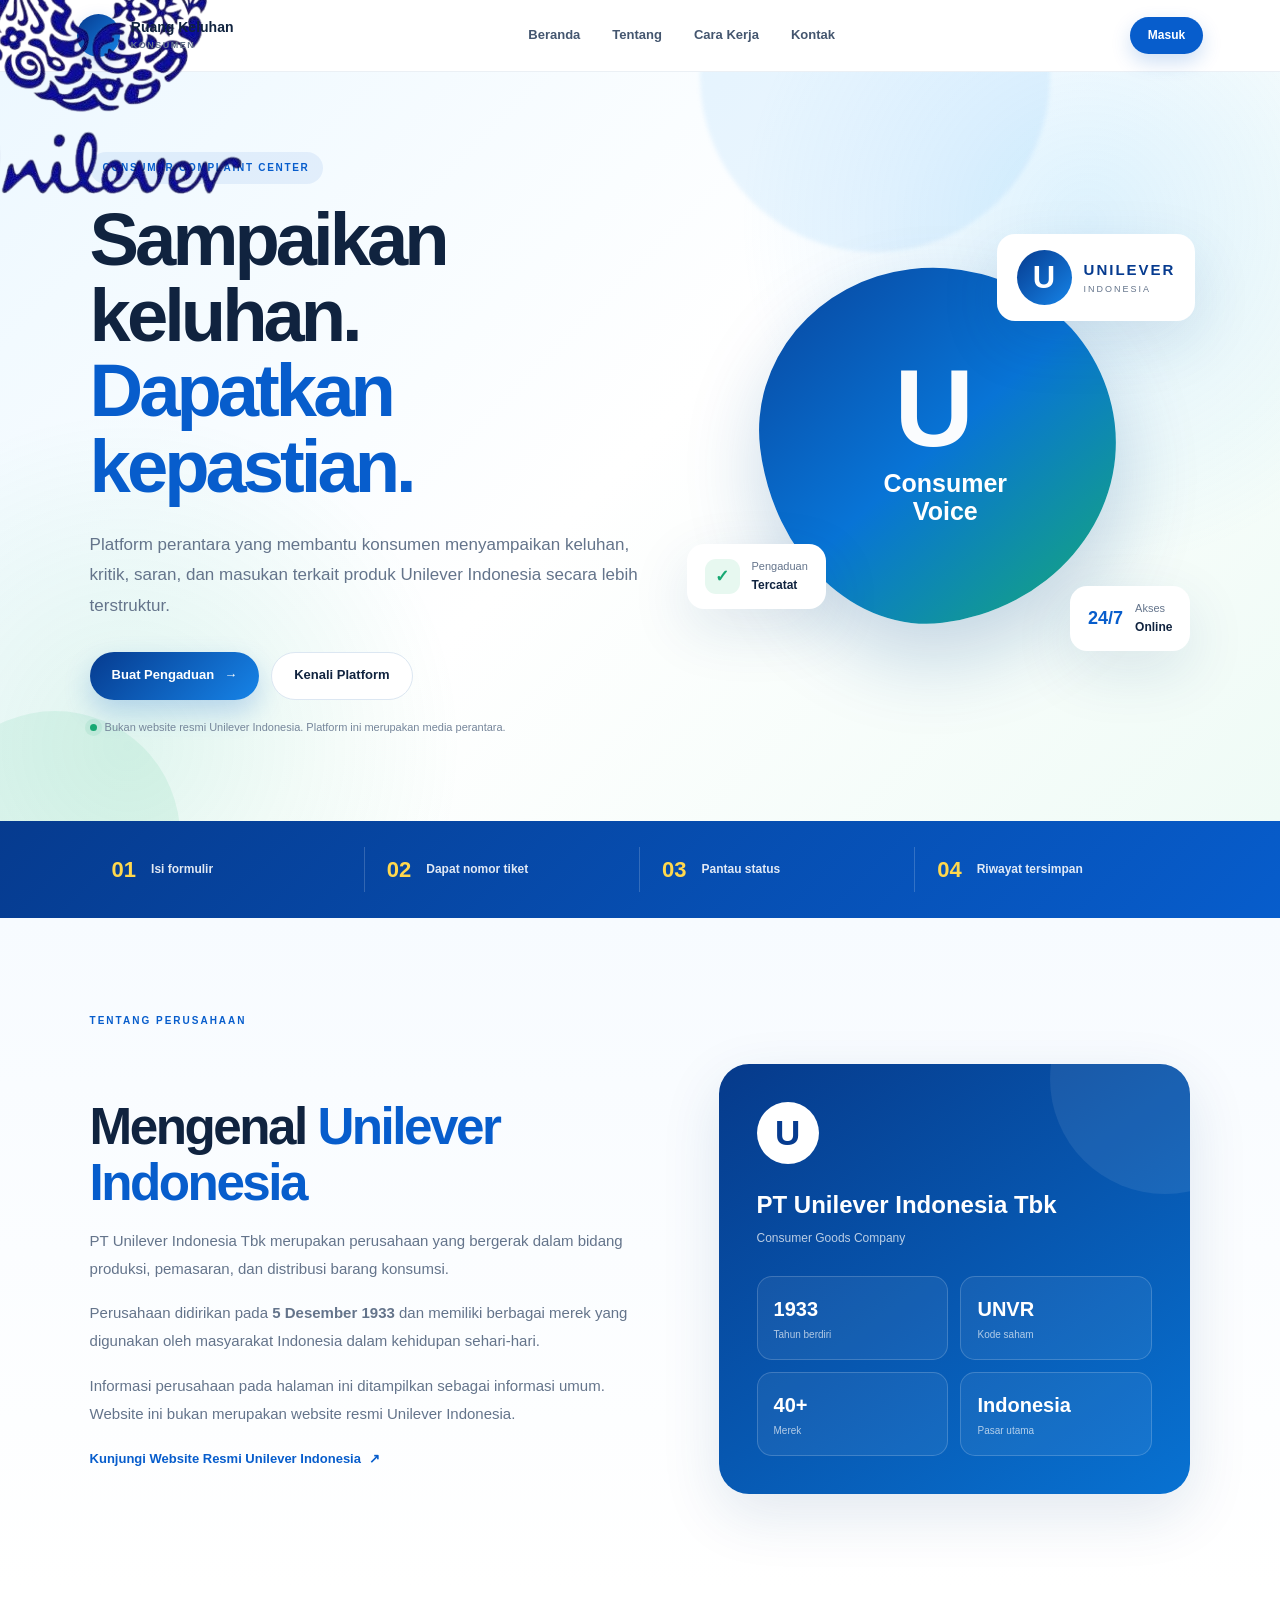
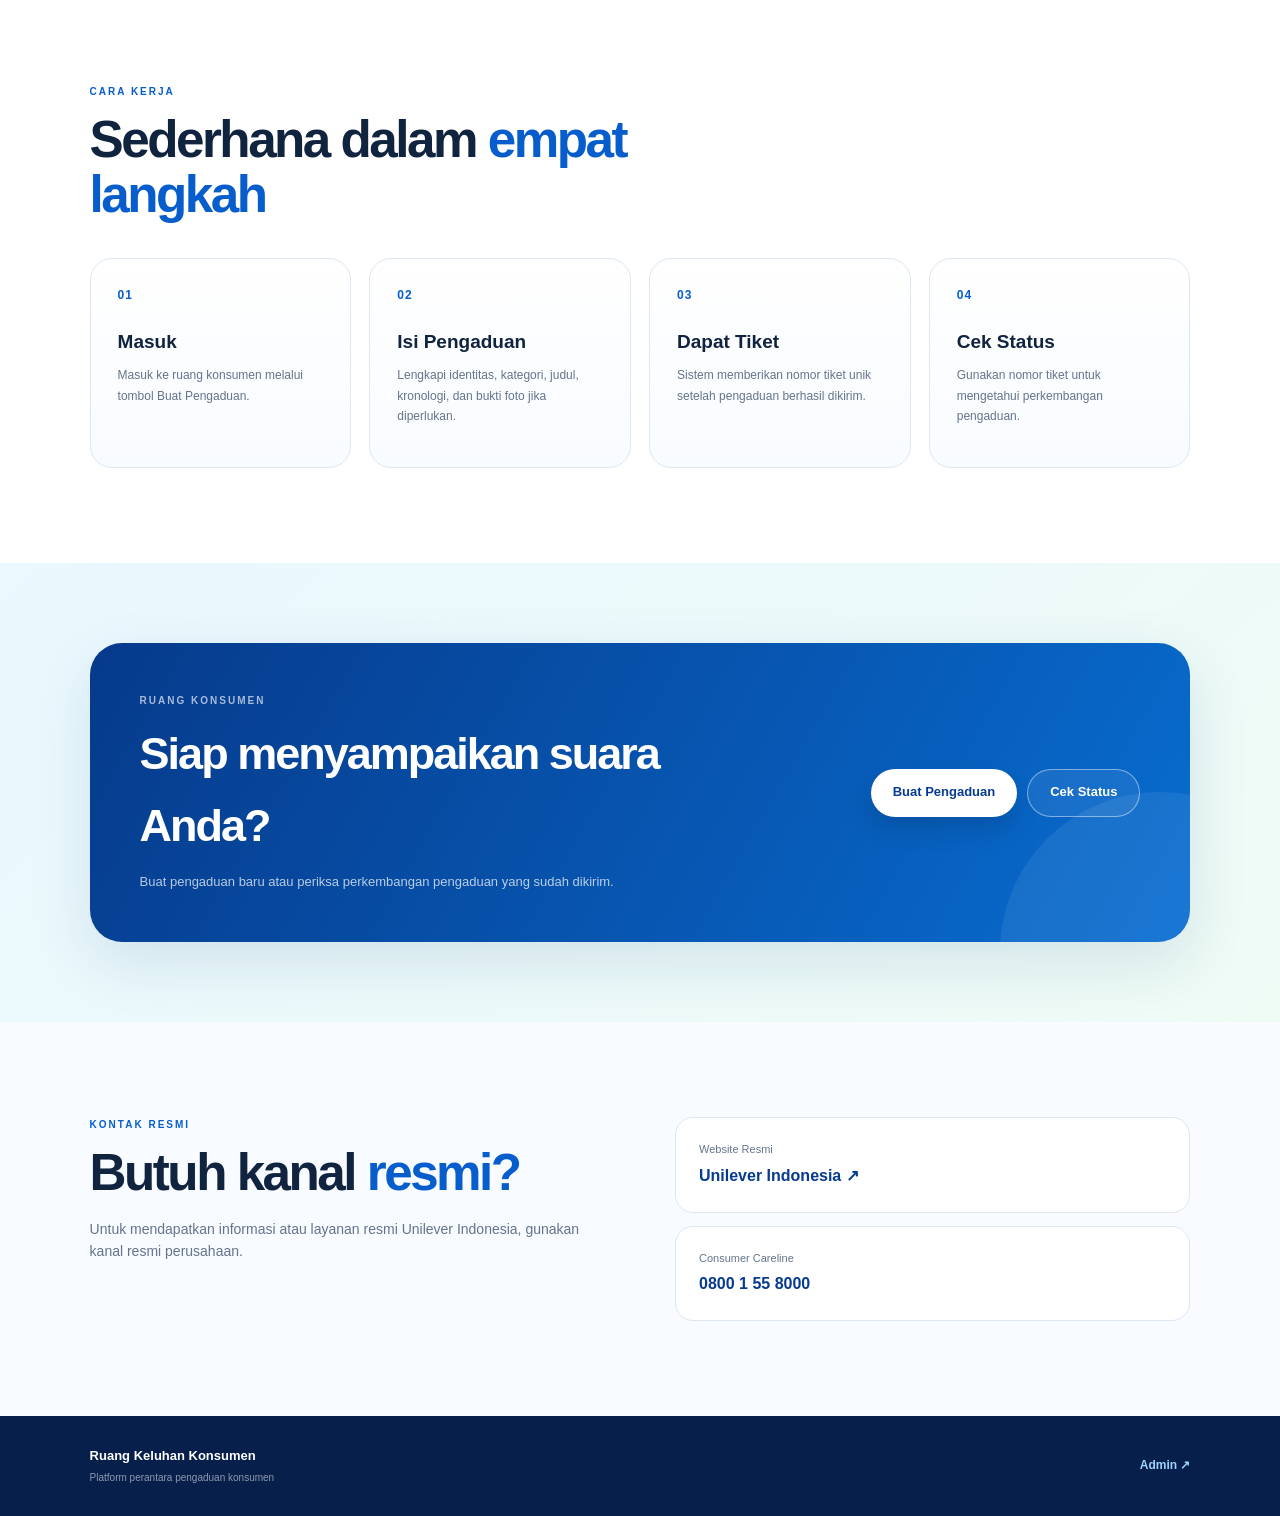
==== commit 894d74ea: "Update index.html" ====
--- a/index.html
+++ b/index.html
@@ -33,8 +33,8 @@
     <a href="#home" class="brand">
 
         <div class="brand-logo">
-            U
-        </div>
+    <img src="logo-removebg-preview.png" alt="Unilever">
+</div>
 
         <div class="brand-text">
             <strong>Ruang Keluhan</strong>
--- a/style.css
+++ b/style.css
@@ -0,0 +1,1634 @@
+/* =========================================================
+   RUANG KELUHAN KONSUMEN
+   MAIN WEBSITE STYLE
+========================================================= */
+
+:root {
+    --blue-dark: #063b8f;
+    --blue: #075dcc;
+    --blue-light: #1684e8;
+
+    --green: #18a873;
+    --green-light: #e7f8f0;
+
+    --yellow: #ffd84d;
+
+    --text: #10233f;
+    --text-soft: #64748b;
+
+    --white: #ffffff;
+    --background: #f6faff;
+
+    --border: #dce7f2;
+
+    --shadow:
+        0 20px 60px rgba(13, 63, 120, 0.12);
+
+    --shadow-small:
+        0 10px 30px rgba(13, 63, 120, 0.10);
+}
+
+
+/* =========================================================
+   RESET
+========================================================= */
+
+* {
+    margin: 0;
+    padding: 0;
+    box-sizing: border-box;
+}
+
+html {
+    scroll-behavior: smooth;
+}
+
+body {
+    font-family: "Inter", Arial, sans-serif;
+    color: var(--text);
+    background: var(--background);
+    line-height: 1.6;
+}
+
+a {
+    text-decoration: none;
+    color: inherit;
+}
+
+button,
+input,
+textarea,
+select {
+    font-family: inherit;
+}
+
+
+/* =========================================================
+   HEADER
+========================================================= */
+
+.site-header {
+    position: sticky;
+    top: 0;
+    z-index: 999;
+
+    width: 100%;
+
+    display: flex;
+    align-items: center;
+    justify-content: space-between;
+
+    padding: 14px 6%;
+
+    background: rgba(255, 255, 255, 0.94);
+
+    backdrop-filter: blur(15px);
+
+    border-bottom:
+        1px solid rgba(10, 70, 130, 0.08);
+}
+
+
+/* BRAND */
+
+.brand {
+    display: flex;
+    align-items: center;
+    gap: 11px;
+}
+
+.brand-logo {
+    width: 43px;
+    height: 43px;
+
+    display: flex;
+    align-items: center;
+    justify-content: center;
+
+    border-radius: 50%;
+
+    background:
+        linear-gradient(
+            135deg,
+            var(--blue-dark),
+            var(--blue-light)
+        );
+
+    color: white;
+
+    font-size: 24px;
+    font-weight: 800;
+
+    box-shadow:
+        0 7px 18px rgba(7, 93, 204, 0.25);
+}
+
+.brand-text strong {
+    display: block;
+
+    font-size: 14px;
+    font-weight: 800;
+
+    line-height: 1.2;
+}
+
+.brand-text span {
+    display: block;
+
+    margin-top: 2px;
+
+    color: var(--text-soft);
+
+    font-size: 9px;
+    font-weight: 600;
+
+    letter-spacing: 1.5px;
+    text-transform: uppercase;
+}
+
+
+/* NAVIGATION */
+
+.main-nav {
+    display: flex;
+    align-items: center;
+
+    gap: 32px;
+}
+
+.main-nav a {
+    position: relative;
+
+    color: #44566f;
+
+    font-size: 13px;
+    font-weight: 600;
+
+    transition: 0.25s;
+}
+
+.main-nav a:hover {
+    color: var(--blue);
+}
+
+.main-nav a::after {
+    content: "";
+
+    position: absolute;
+
+    left: 0;
+    bottom: -7px;
+
+    width: 0;
+    height: 2px;
+
+    background: var(--blue);
+
+    transition: 0.25s;
+}
+
+.main-nav a:hover::after {
+    width: 100%;
+}
+
+
+/* NAV BUTTON */
+
+.nav-button {
+    padding: 9px 18px;
+
+    border-radius: 999px;
+
+    background: var(--blue);
+
+    color: white;
+
+    font-size: 12px;
+    font-weight: 700;
+
+    box-shadow:
+        0 8px 20px rgba(7, 93, 204, 0.20);
+
+    transition: 0.25s;
+}
+
+.nav-button:hover {
+    transform: translateY(-2px);
+
+    background: var(--blue-dark);
+}
+
+
+/* =========================================================
+   HERO
+========================================================= */
+
+.hero {
+    position: relative;
+
+    min-height: 680px;
+
+    overflow: hidden;
+
+    display: grid;
+
+    grid-template-columns:
+        minmax(0, 1.05fr)
+        minmax(380px, 0.95fr);
+
+    align-items: center;
+
+    gap: 40px;
+
+    padding:
+        80px 7%
+        85px;
+
+    background:
+        radial-gradient(
+            circle at 85% 20%,
+            rgba(79, 185, 255, 0.18),
+            transparent 28%
+        ),
+        radial-gradient(
+            circle at 10% 90%,
+            rgba(42, 190, 130, 0.13),
+            transparent 25%
+        ),
+        linear-gradient(
+            135deg,
+            #edf8ff 0%,
+            #ffffff 50%,
+            #effbf6 100%
+        );
+}
+
+
+/* DECORATIONS */
+
+.hero-decoration {
+    position: absolute;
+
+    border-radius: 50%;
+
+    pointer-events: none;
+}
+
+.decoration-one {
+    width: 350px;
+    height: 350px;
+
+    top: -170px;
+    right: 18%;
+
+    background:
+        rgba(57, 168, 238, 0.10);
+
+    filter: blur(2px);
+}
+
+.decoration-two {
+    width: 250px;
+    height: 250px;
+
+    bottom: -140px;
+    left: -70px;
+
+    background:
+        rgba(25, 174, 116, 0.09);
+}
+
+
+/* HERO CONTENT */
+
+.hero-content {
+    position: relative;
+    z-index: 2;
+
+    max-width: 700px;
+}
+
+.hero-label {
+    display: inline-flex;
+    align-items: center;
+
+    padding: 8px 13px;
+
+    border-radius: 999px;
+
+    background:
+        rgba(7, 93, 204, 0.08);
+
+    color: var(--blue);
+
+    font-size: 10px;
+    font-weight: 800;
+
+    letter-spacing: 1.7px;
+}
+
+
+.hero h1 {
+    margin-top: 18px;
+
+    font-size:
+        clamp(45px, 5.8vw, 78px);
+
+    line-height: 1.02;
+
+    letter-spacing: -4px;
+
+    font-weight: 800;
+}
+
+.hero h1 span {
+    color: var(--blue);
+}
+
+
+.hero-description {
+    max-width: 620px;
+
+    margin-top: 25px;
+
+    color: var(--text-soft);
+
+    font-size: 17px;
+
+    line-height: 1.8;
+}
+
+
+/* HERO BUTTONS */
+
+.hero-buttons {
+    display: flex;
+    flex-wrap: wrap;
+
+    gap: 12px;
+
+    margin-top: 30px;
+}
+
+
+/* GENERAL BUTTON */
+
+.button {
+    display: inline-flex;
+
+    align-items: center;
+    justify-content: center;
+
+    gap: 10px;
+
+    min-height: 48px;
+
+    padding:
+        0 22px;
+
+    border-radius: 999px;
+
+    font-size: 13px;
+    font-weight: 700;
+
+    transition:
+        transform 0.25s,
+        box-shadow 0.25s,
+        background 0.25s;
+}
+
+.button:hover {
+    transform: translateY(-2px);
+}
+
+
+/* PRIMARY */
+
+.button-primary {
+    color: white;
+
+    background:
+        linear-gradient(
+            135deg,
+            var(--blue-dark),
+            var(--blue-light)
+        );
+
+    box-shadow:
+        0 12px 28px rgba(7, 93, 204, 0.23);
+}
+
+.button-primary:hover {
+    box-shadow:
+        0 17px 34px rgba(7, 93, 204, 0.28);
+}
+
+
+/* SECONDARY */
+
+.button-secondary {
+    color: var(--text);
+
+    background: white;
+
+    border:
+        1px solid var(--border);
+}
+
+.button-secondary:hover {
+    border-color: #a8c4df;
+
+    box-shadow: var(--shadow-small);
+}
+
+
+/* NOTICE */
+
+.hero-notice {
+    display: flex;
+    align-items: center;
+
+    gap: 8px;
+
+    margin-top: 19px;
+
+    color: #75859a;
+
+    font-size: 11px;
+}
+
+.notice-dot {
+    width: 7px;
+    height: 7px;
+
+    border-radius: 50%;
+
+    background: var(--green);
+
+    box-shadow:
+        0 0 0 5px rgba(24, 168, 115, 0.09);
+}
+
+
+/* =========================================================
+   HERO VISUAL
+========================================================= */
+
+.hero-visual {
+    position: relative;
+
+    height: 470px;
+
+    display: flex;
+    align-items: center;
+    justify-content: center;
+}
+
+
+/* MAIN SHAPE */
+
+.hero-main-shape {
+    position: relative;
+
+    width: 355px;
+    height: 355px;
+
+    display: flex;
+
+    flex-direction: column;
+
+    align-items: center;
+    justify-content: center;
+
+    border-radius:
+        48% 52% 55% 45% /
+        45% 50% 50% 55%;
+
+    transform:
+        rotate(-7deg);
+
+    background:
+        linear-gradient(
+            145deg,
+            #08469e,
+            #0874d6 50%,
+            #16a978
+        );
+
+    box-shadow:
+        0 35px 80px
+        rgba(7, 72, 145, 0.22);
+}
+
+.shape-letter {
+    color: white;
+
+    font-size: 110px;
+
+    line-height: 0.8;
+
+    font-weight: 800;
+
+    transform:
+        rotate(7deg);
+
+    opacity: 0.98;
+}
+
+.shape-title {
+    margin-top: 18px;
+
+    color: white;
+
+    text-align: center;
+
+    font-size: 25px;
+
+    font-weight: 800;
+
+    line-height: 1.1;
+
+    transform:
+        rotate(7deg);
+}
+
+
+/* UNILEVER CARD */
+
+.unilever-card {
+    position: absolute;
+
+    top: 25px;
+    right: -5px;
+
+    z-index: 5;
+
+    display: flex;
+
+    align-items: center;
+
+    gap: 12px;
+
+    padding: 16px 20px;
+
+    background: white;
+
+    border-radius: 18px;
+
+    box-shadow: var(--shadow);
+}
+
+
+.unilever-logo {
+    width: 55px;
+    height: 55px;
+
+    display: flex;
+
+    align-items: center;
+    justify-content: center;
+
+    border-radius: 50%;
+
+    background:
+        linear-gradient(
+            135deg,
+            var(--blue-dark),
+            var(--blue-light)
+        );
+
+    color: white;
+
+    font-size: 31px;
+    font-weight: 800;
+}
+
+
+.unilever-card strong {
+    display: block;
+
+    color: var(--blue-dark);
+
+    font-size: 15px;
+
+    letter-spacing: 2px;
+}
+
+
+.unilever-card span {
+    display: block;
+
+    color: var(--text-soft);
+
+    font-size: 9px;
+
+    letter-spacing: 2px;
+}
+
+
+/* FLOATING CARDS */
+
+.floating-card {
+    position: absolute;
+
+    z-index: 5;
+
+    display: flex;
+
+    align-items: center;
+
+    gap: 12px;
+
+    padding:
+        14px 18px;
+
+    border-radius: 17px;
+
+    background: white;
+
+    box-shadow: var(--shadow);
+
+    font-size: 11px;
+}
+
+
+.floating-card span {
+    display: block;
+
+    color: var(--text-soft);
+}
+
+.floating-card strong {
+    display: block;
+
+    color: var(--text);
+
+    font-size: 12px;
+}
+
+
+.floating-left {
+    left: 0;
+
+    bottom: 70px;
+}
+
+
+.floating-right {
+    right: 0;
+
+    bottom: 28px;
+}
+
+
+.floating-icon {
+    width: 35px;
+    height: 35px;
+
+    display: flex;
+
+    align-items: center;
+    justify-content: center;
+
+    border-radius: 11px;
+
+    background: var(--green-light);
+
+    color: var(--green);
+
+    font-weight: 800;
+
+    font-size: 17px;
+}
+
+
+.floating-number {
+    color: var(--blue);
+
+    font-size: 18px;
+
+    font-weight: 800;
+}
+
+
+/* =========================================================
+   QUICK PROCESS
+========================================================= */
+
+.quick-process {
+    display: grid;
+
+    grid-template-columns:
+        repeat(4, 1fr);
+
+    padding:
+        26px 7%;
+
+    background:
+        linear-gradient(
+            135deg,
+            var(--blue-dark),
+            var(--blue)
+        );
+
+    color: white;
+}
+
+
+.process-item {
+    display: flex;
+
+    align-items: center;
+
+    gap: 15px;
+
+    padding:
+        5px 22px;
+
+    border-right:
+        1px solid
+        rgba(255, 255, 255, 0.18);
+}
+
+
+.process-item:last-child {
+    border-right: 0;
+}
+
+
+.process-item strong {
+    color: var(--yellow);
+
+    font-size: 22px;
+}
+
+
+.process-item span {
+    color: rgba(255,255,255,0.88);
+
+    font-size: 12px;
+
+    font-weight: 600;
+}
+
+
+/* =========================================================
+   GENERAL SECTION
+========================================================= */
+
+.section {
+    padding:
+        95px 7%;
+}
+
+
+.section-label {
+    color: var(--blue);
+
+    font-size: 10px;
+
+    font-weight: 800;
+
+    letter-spacing: 2px;
+}
+
+
+.section h2 {
+    max-width: 700px;
+
+    margin-top: 12px;
+
+    font-size:
+        clamp(34px, 4vw, 52px);
+
+    line-height: 1.08;
+
+    letter-spacing: -2.5px;
+
+    font-weight: 800;
+}
+
+
+.section h2 span {
+    color: var(--blue);
+}
+
+
+/* =========================================================
+   COMPANY
+========================================================= */
+
+.company-section {
+    background:
+        linear-gradient(
+            180deg,
+            #f7fbff,
+            #ffffff
+        );
+}
+
+
+.two-column {
+    display: grid;
+
+    grid-template-columns:
+        1.08fr
+        0.92fr;
+
+    gap: 75px;
+
+    align-items: center;
+
+    margin-top: 35px;
+}
+
+
+.company-text p {
+    max-width: 690px;
+
+    margin-top: 17px;
+
+    color: var(--text-soft);
+
+    font-size: 15px;
+
+    line-height: 1.85;
+}
+
+
+.official-link {
+    display: inline-flex;
+
+    align-items: center;
+
+    gap: 8px;
+
+    margin-top: 22px;
+
+    color: var(--blue);
+
+    font-size: 13px;
+
+    font-weight: 700;
+}
+
+
+.official-link:hover {
+    text-decoration: underline;
+}
+
+
+/* COMPANY CARD */
+
+.company-card {
+    position: relative;
+
+    overflow: hidden;
+
+    padding: 38px;
+
+    border-radius: 30px;
+
+    background:
+        linear-gradient(
+            145deg,
+            #063a8b,
+            #0872d2
+        );
+
+    color: white;
+
+    box-shadow: var(--shadow);
+}
+
+
+.company-card::before {
+    content: "";
+
+    position: absolute;
+
+    width: 230px;
+    height: 230px;
+
+    top: -100px;
+    right: -90px;
+
+    border-radius: 50%;
+
+    background:
+        rgba(255,255,255,0.08);
+}
+
+
+.company-logo {
+    width: 62px;
+    height: 62px;
+
+    display: flex;
+
+    align-items: center;
+    justify-content: center;
+
+    border-radius: 50%;
+
+    background: white;
+
+    color: var(--blue-dark);
+
+    font-size: 35px;
+
+    font-weight: 800;
+}
+
+
+.company-card h3 {
+    margin-top: 22px;
+
+    font-size: 24px;
+}
+
+
+.company-card-subtitle {
+    margin-top: 4px;
+
+    color:
+        rgba(255,255,255,0.72);
+
+    font-size: 12px;
+}
+
+
+.company-facts {
+    display: grid;
+
+    grid-template-columns:
+        repeat(2, 1fr);
+
+    gap: 12px;
+
+    margin-top: 28px;
+}
+
+
+.fact-box {
+    padding: 16px;
+
+    border:
+        1px solid
+        rgba(255,255,255,0.18);
+
+    border-radius: 15px;
+
+    background:
+        rgba(255,255,255,0.06);
+}
+
+
+.fact-box strong {
+    display: block;
+
+    font-size: 20px;
+}
+
+
+.fact-box span {
+    display: block;
+
+    margin-top: 2px;
+
+    color:
+        rgba(255,255,255,0.67);
+
+    font-size: 10px;
+}
+
+
+/* =========================================================
+   HOW IT WORKS
+========================================================= */
+
+.how-section {
+    background: white;
+}
+
+
+.steps-grid {
+    display: grid;
+
+    grid-template-columns:
+        repeat(4, 1fr);
+
+    gap: 18px;
+
+    margin-top: 35px;
+}
+
+
+.step-card {
+    position: relative;
+
+    padding: 27px;
+
+    min-height: 210px;
+
+    border:
+        1px solid var(--border);
+
+    border-radius: 22px;
+
+    background:
+        linear-gradient(
+            180deg,
+            #ffffff,
+            #f8fbff
+        );
+
+    transition:
+        transform 0.25s,
+        box-shadow 0.25s,
+        border-color 0.25s;
+}
+
+
+.step-card:hover {
+    transform:
+        translateY(-6px);
+
+    border-color:
+        #b9d5ef;
+
+    box-shadow:
+        var(--shadow-small);
+}
+
+
+.step-number {
+    color: var(--blue);
+
+    font-size: 12px;
+
+    font-weight: 800;
+
+    letter-spacing: 1px;
+}
+
+
+.step-card h3 {
+    margin-top: 22px;
+
+    font-size: 19px;
+}
+
+
+.step-card p {
+    margin-top: 8px;
+
+    color: var(--text-soft);
+
+    font-size: 12px;
+
+    line-height: 1.7;
+}
+
+
+/* =========================================================
+   ACCESS SECTION
+========================================================= */
+
+.access-section {
+    padding:
+        80px 7%;
+
+    background:
+        linear-gradient(
+            135deg,
+            #eaf8ff,
+            #eefbf5
+        );
+}
+
+
+.access-card {
+    position: relative;
+
+    overflow: hidden;
+
+    display: flex;
+
+    align-items: center;
+
+    justify-content: space-between;
+
+    gap: 30px;
+
+    padding:
+        50px;
+
+    border-radius: 32px;
+
+    background:
+        linear-gradient(
+            120deg,
+            #063a8b,
+            #086dd0
+        );
+
+    color: white;
+
+    box-shadow: var(--shadow);
+}
+
+
+.access-card::after {
+    content: "";
+
+    position: absolute;
+
+    width: 320px;
+    height: 320px;
+
+    right: -130px;
+    bottom: -170px;
+
+    border-radius: 50%;
+
+    background:
+        rgba(255,255,255,0.07);
+}
+
+
+.section-label.light {
+    color:
+        rgba(255,255,255,0.65);
+}
+
+
+.access-card h2 {
+    max-width: 580px;
+
+    margin-top: 9px;
+
+    font-size:
+        clamp(30px, 4vw, 45px);
+
+    letter-spacing: -2px;
+}
+
+
+.access-card p {
+    max-width: 550px;
+
+    margin-top: 10px;
+
+    color:
+        rgba(255,255,255,0.72);
+
+    font-size: 13px;
+}
+
+
+.access-buttons {
+    position: relative;
+
+    z-index: 3;
+
+    display: flex;
+
+    flex-wrap: wrap;
+
+    gap: 10px;
+}
+
+
+/* WHITE BUTTON */
+
+.button-white {
+    background: white;
+
+    color: var(--blue-dark);
+
+    box-shadow:
+        0 12px 25px
+        rgba(0,0,0,0.13);
+}
+
+
+.button-outline-white {
+    border:
+        1px solid
+        rgba(255,255,255,0.45);
+
+    color: white;
+
+    background:
+        rgba(255,255,255,0.07);
+}
+
+
+.button-outline-white:hover {
+    background:
+        rgba(255,255,255,0.14);
+}
+
+
+/* =========================================================
+   CONTACT
+========================================================= */
+
+.contact-section {
+    display: grid;
+
+    grid-template-columns:
+        1fr
+        1fr;
+
+    gap: 70px;
+
+    background: #f8fbff;
+}
+
+
+.contact-section > div:first-child p {
+    max-width: 590px;
+
+    margin-top: 17px;
+
+    color: var(--text-soft);
+
+    font-size: 14px;
+}
+
+
+.contact-cards {
+    display: grid;
+
+    gap: 13px;
+}
+
+
+.contact-card {
+    display: block;
+
+    padding: 23px;
+
+    border:
+        1px solid var(--border);
+
+    border-radius: 18px;
+
+    background: white;
+
+    transition: 0.25s;
+}
+
+
+.contact-card:hover {
+    transform:
+        translateY(-3px);
+
+    border-color:
+        #b6d1eb;
+
+    box-shadow:
+        var(--shadow-small);
+}
+
+
+.contact-card span {
+    display: block;
+
+    color: var(--text-soft);
+
+    font-size: 11px;
+}
+
+
+.contact-card strong {
+    display: block;
+
+    margin-top: 4px;
+
+    color: var(--blue-dark);
+
+    font-size: 16px;
+}
+
+
+/* =========================================================
+   FOOTER
+========================================================= */
+
+.site-footer {
+    display: flex;
+
+    align-items: center;
+
+    justify-content: space-between;
+
+    padding:
+        30px 7%;
+
+    background:
+        #061f4b;
+
+    color: white;
+}
+
+
+.site-footer strong {
+    display: block;
+
+    font-size: 13px;
+}
+
+
+.site-footer span {
+    display: block;
+
+    margin-top: 3px;
+
+    color:
+        rgba(255,255,255,0.55);
+
+    font-size: 10px;
+}
+
+
+.site-footer > a {
+    color:
+        #9fd2ff;
+
+    font-size: 12px;
+
+    font-weight: 700;
+}
+
+
+/* =========================================================
+   RESPONSIVE TABLET
+========================================================= */
+
+@media (max-width: 1000px) {
+
+    .main-nav {
+        gap: 18px;
+    }
+
+    .hero {
+        grid-template-columns: 1fr;
+    }
+
+    .hero-content {
+        max-width: 760px;
+    }
+
+    .hero-visual {
+        max-width: 650px;
+
+        margin:
+            0 auto;
+
+        width: 100%;
+    }
+
+    .two-column {
+        grid-template-columns: 1fr;
+
+        gap: 45px;
+    }
+
+    .steps-grid {
+        grid-template-columns:
+            repeat(2, 1fr);
+    }
+
+    .quick-process {
+        grid-template-columns:
+            repeat(2, 1fr);
+
+        row-gap: 20px;
+    }
+
+    .process-item:nth-child(2) {
+        border-right: 0;
+    }
+
+    .access-card {
+        display: block;
+    }
+
+    .access-buttons {
+        margin-top: 25px;
+    }
+
+}
+
+
+/* =========================================================
+   RESPONSIVE MOBILE
+========================================================= */
+
+@media (max-width: 700px) {
+
+    .site-header {
+        padding:
+            12px 5%;
+    }
+
+    .main-nav {
+        display: none;
+    }
+
+    .nav-button {
+        padding:
+            8px 14px;
+    }
+
+
+    .hero {
+        min-height: auto;
+
+        padding:
+            60px 5%
+            50px;
+    }
+
+    .hero h1 {
+        font-size:
+            clamp(43px, 12vw, 61px);
+
+        letter-spacing: -3px;
+    }
+
+    .hero-description {
+        font-size: 14px;
+    }
+
+    .hero-visual {
+        height: 390px;
+    }
+
+    .hero-main-shape {
+        width: 275px;
+        height: 275px;
+    }
+
+    .shape-letter {
+        font-size: 85px;
+    }
+
+    .shape-title {
+        font-size: 20px;
+    }
+
+    .unilever-card {
+        top: 5px;
+        right: 0;
+    }
+
+    .floating-left {
+        left: 0;
+        bottom: 45px;
+    }
+
+    .floating-right {
+        right: 0;
+        bottom: 10px;
+    }
+
+
+    .quick-process {
+        grid-template-columns: 1fr;
+
+        padding:
+            24px 5%;
+    }
+
+    .process-item,
+    .process-item:nth-child(2) {
+        border-right: 0;
+
+        border-bottom:
+            1px solid
+            rgba(255,255,255,0.16);
+
+        padding:
+            10px 0;
+    }
+
+    .process-item:last-child {
+        border-bottom: 0;
+    }
+
+
+    .section {
+        padding:
+            70px 5%;
+    }
+
+    .section h2 {
+        font-size:
+            37px;
+
+        letter-spacing:
+            -1.8px;
+    }
+
+
+    .company-card {
+        padding: 28px;
+    }
+
+
+    .steps-grid {
+        grid-template-columns: 1fr;
+    }
+
+
+    .access-section {
+        padding:
+            60px 5%;
+    }
+
+    .access-card {
+        padding:
+            32px 25px;
+
+        border-radius: 25px;
+    }
+
+
+    .contact-section {
+        grid-template-columns: 1fr;
+
+        gap: 35px;
+    }
+
+
+    .site-footer {
+        display: block;
+
+        padding:
+            25px 5%;
+    }
+
+    .site-footer > a {
+        display: inline-block;
+
+        margin-top: 15px;
+    }
+
+}
+
+
+/* =========================================================
+   SMALL MOBILE
+========================================================= */
+
+@media (max-width: 430px) {
+
+    .brand-text strong {
+        font-size: 12px;
+    }
+
+    .brand-logo {
+        width: 38px;
+        height: 38px;
+    }
+
+    .nav-button {
+        font-size: 11px;
+    }
+
+    .hero-buttons {
+        flex-direction: column;
+
+        align-items: stretch;
+    }
+
+    .button {
+        width: 100%;
+    }
+
+    .hero-visual {
+        height: 350px;
+    }
+
+    .hero-main-shape {
+        width: 245px;
+        height: 245px;
+    }
+
+    .unilever-card {
+        transform: scale(0.9);
+    }
+
+    .floating-card {
+        transform: scale(0.88);
+    }
+
+    .company-facts {
+        grid-template-columns: 1fr;
+    }
+
+}
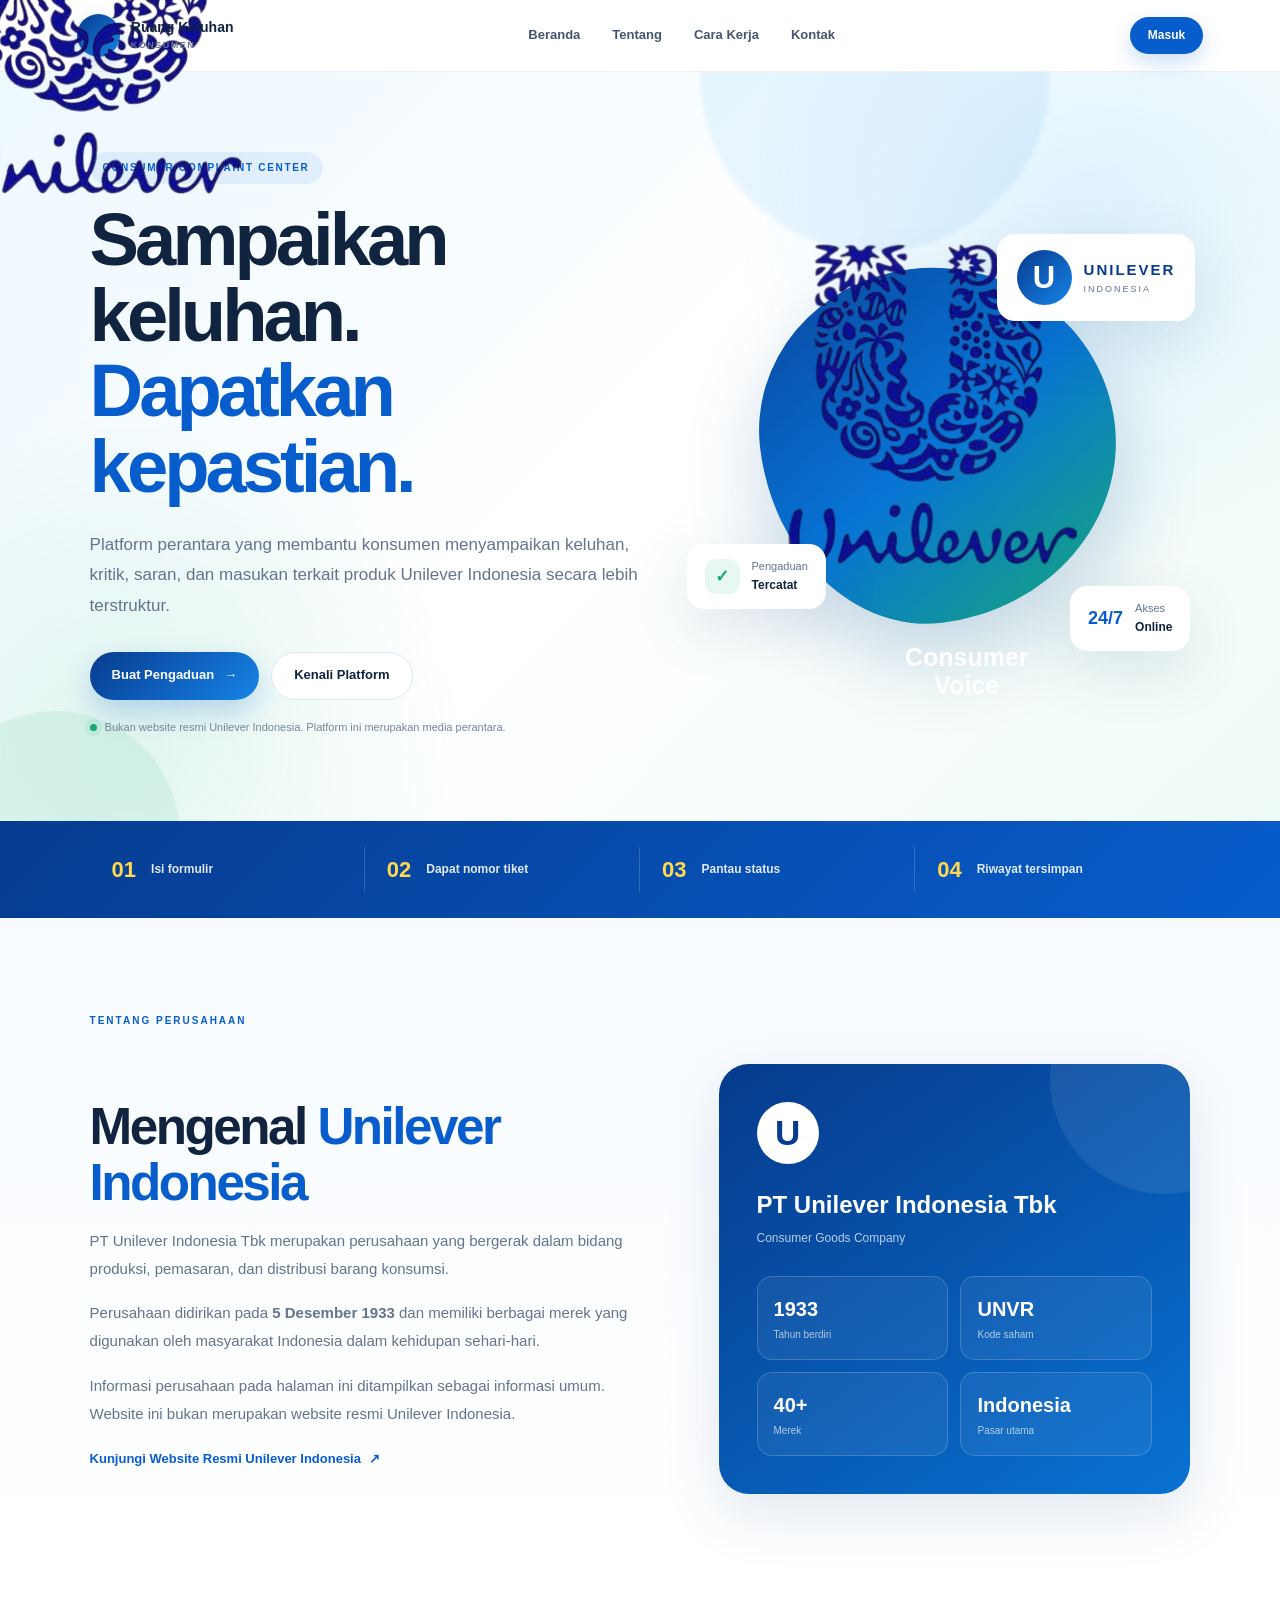
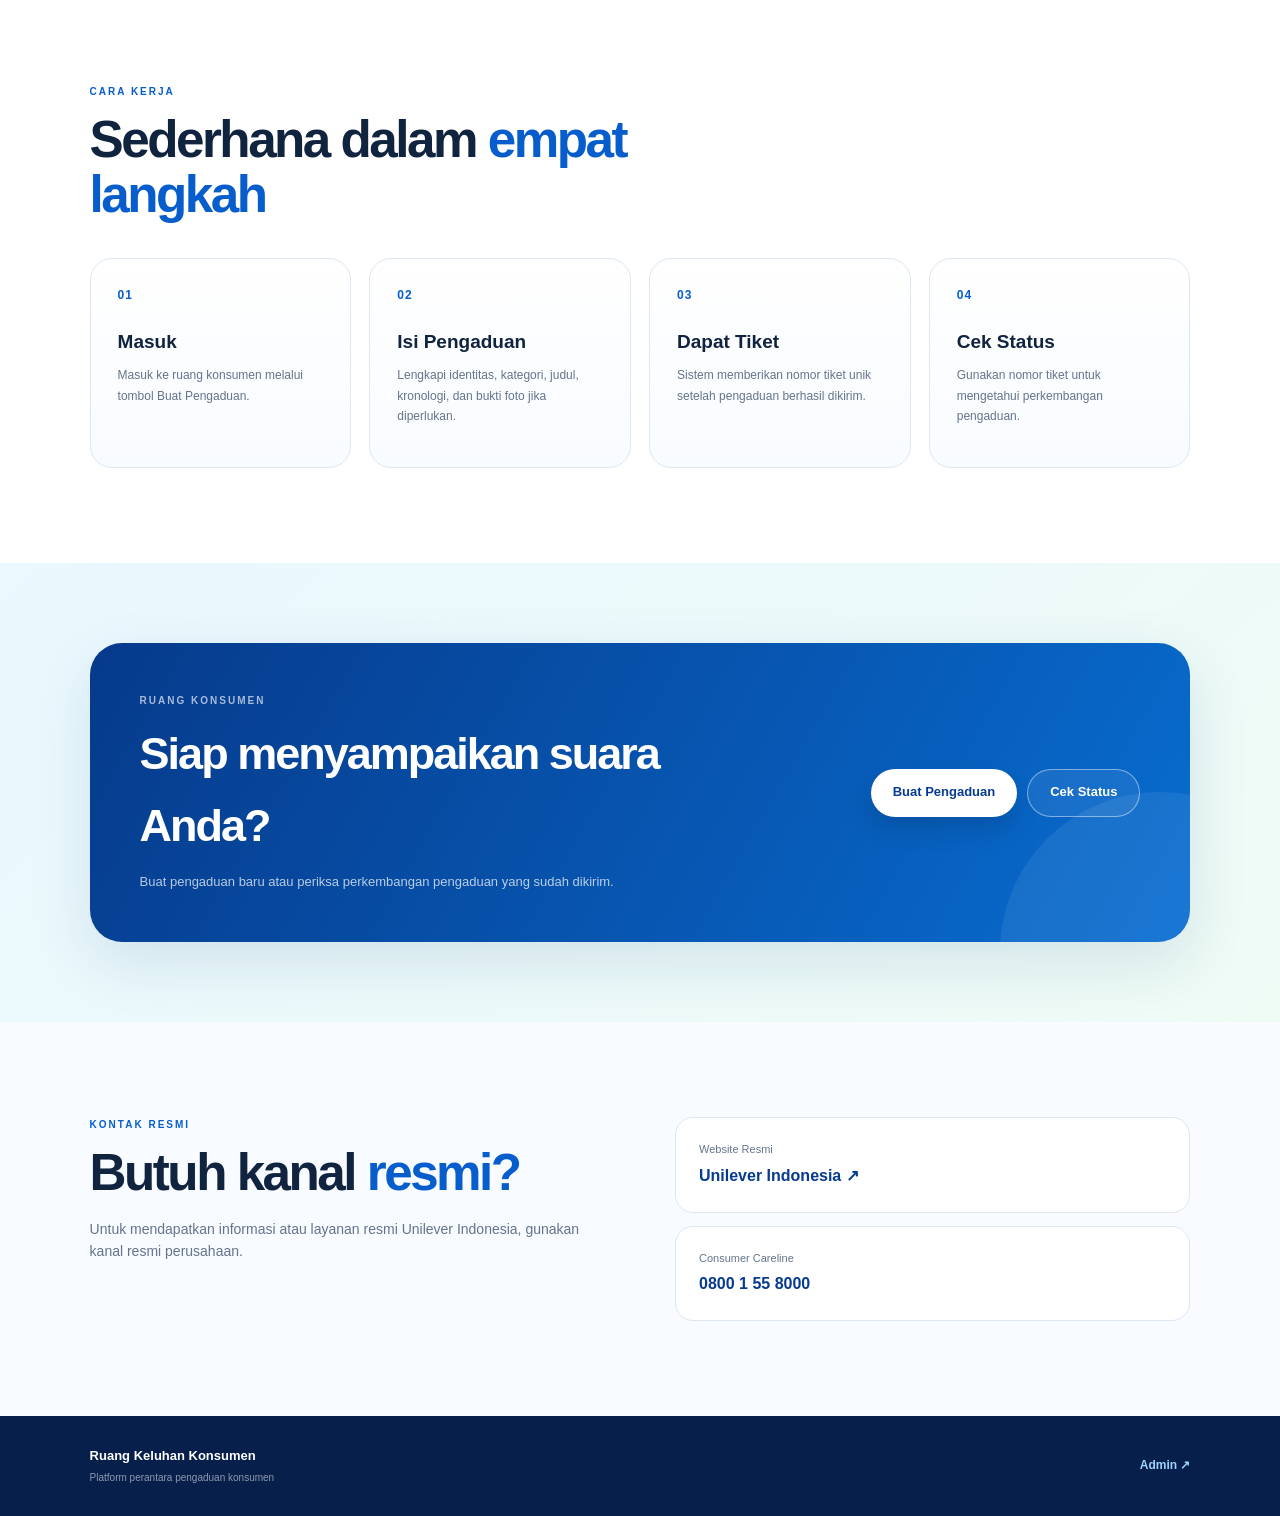
==== commit ad5571d8: "Update index.html" ====
--- a/index.html
+++ b/index.html
@@ -165,8 +165,8 @@
         <div class="hero-main-shape">
 
             <div class="shape-letter">
-                U
-            </div>
+    <img src="logo-removebg-preview.png" alt="Unilever">
+</div>
 
             <div class="shape-title">
                 Consumer
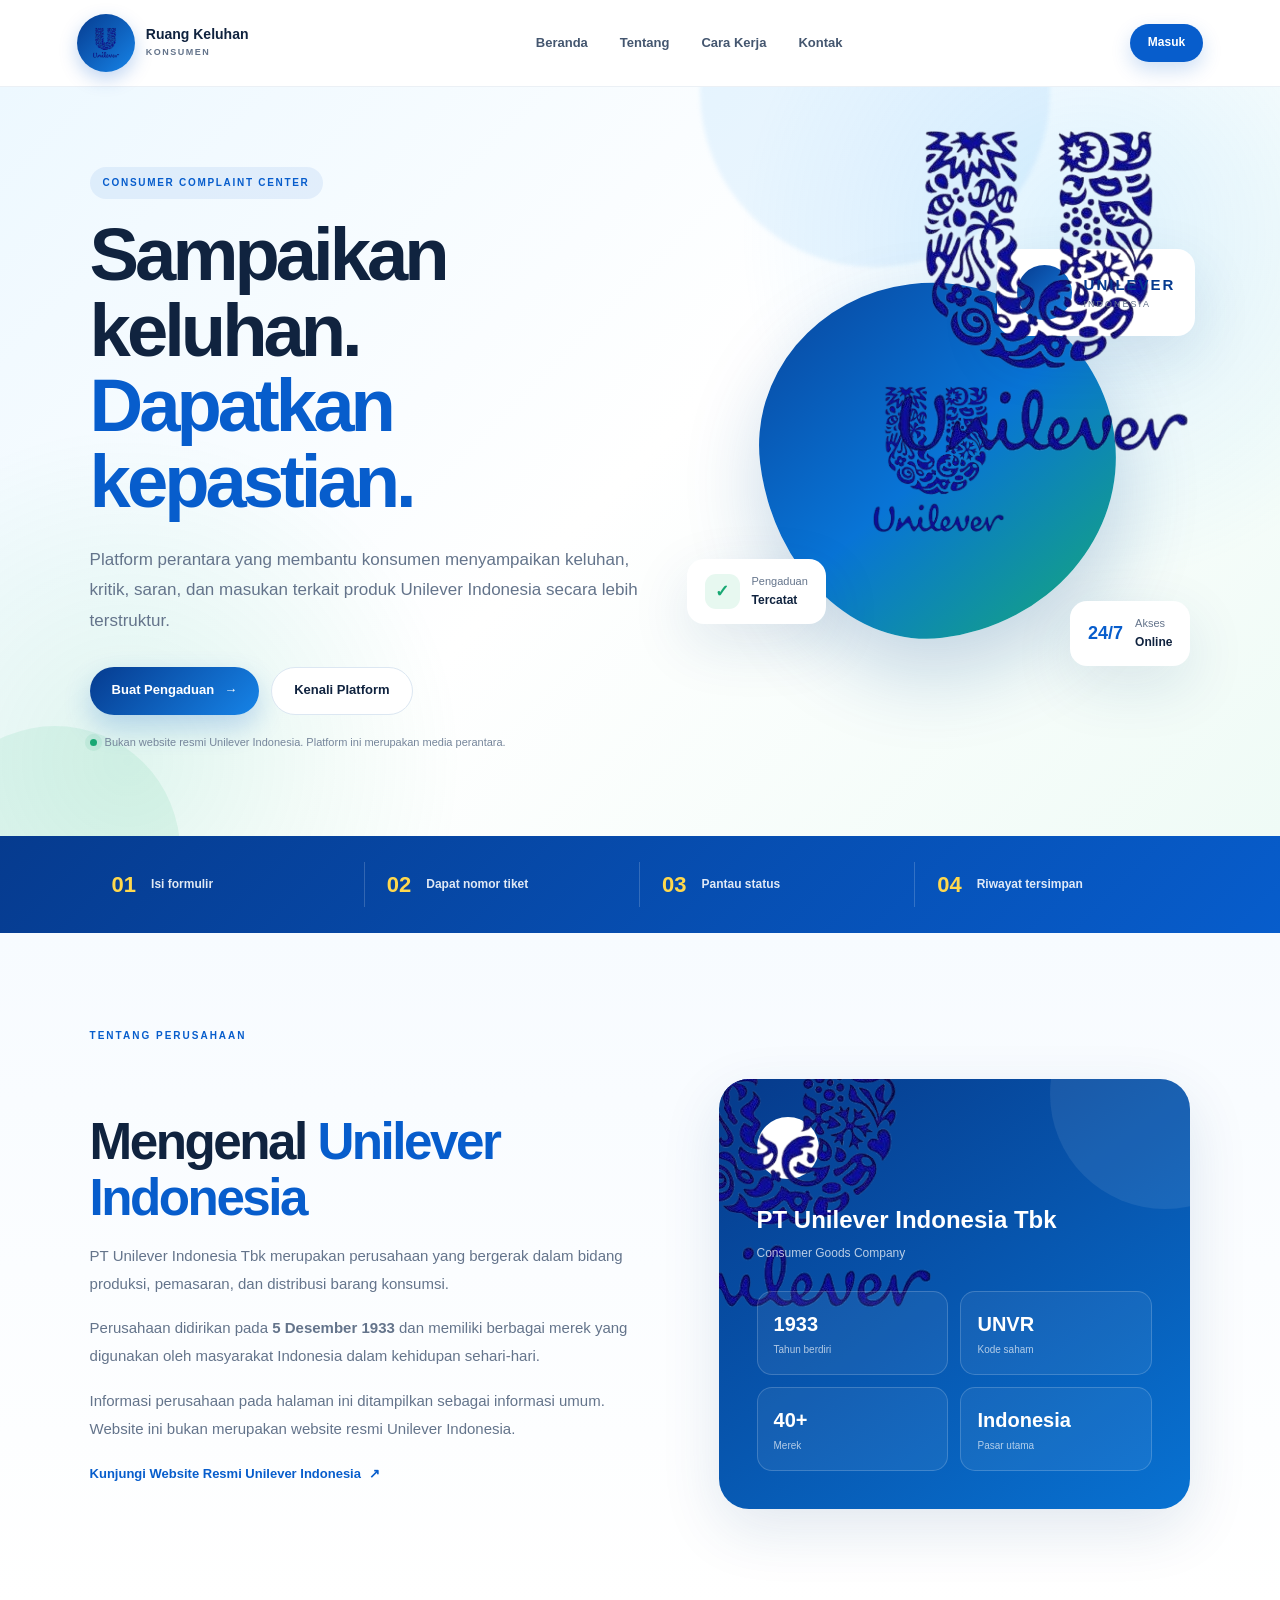
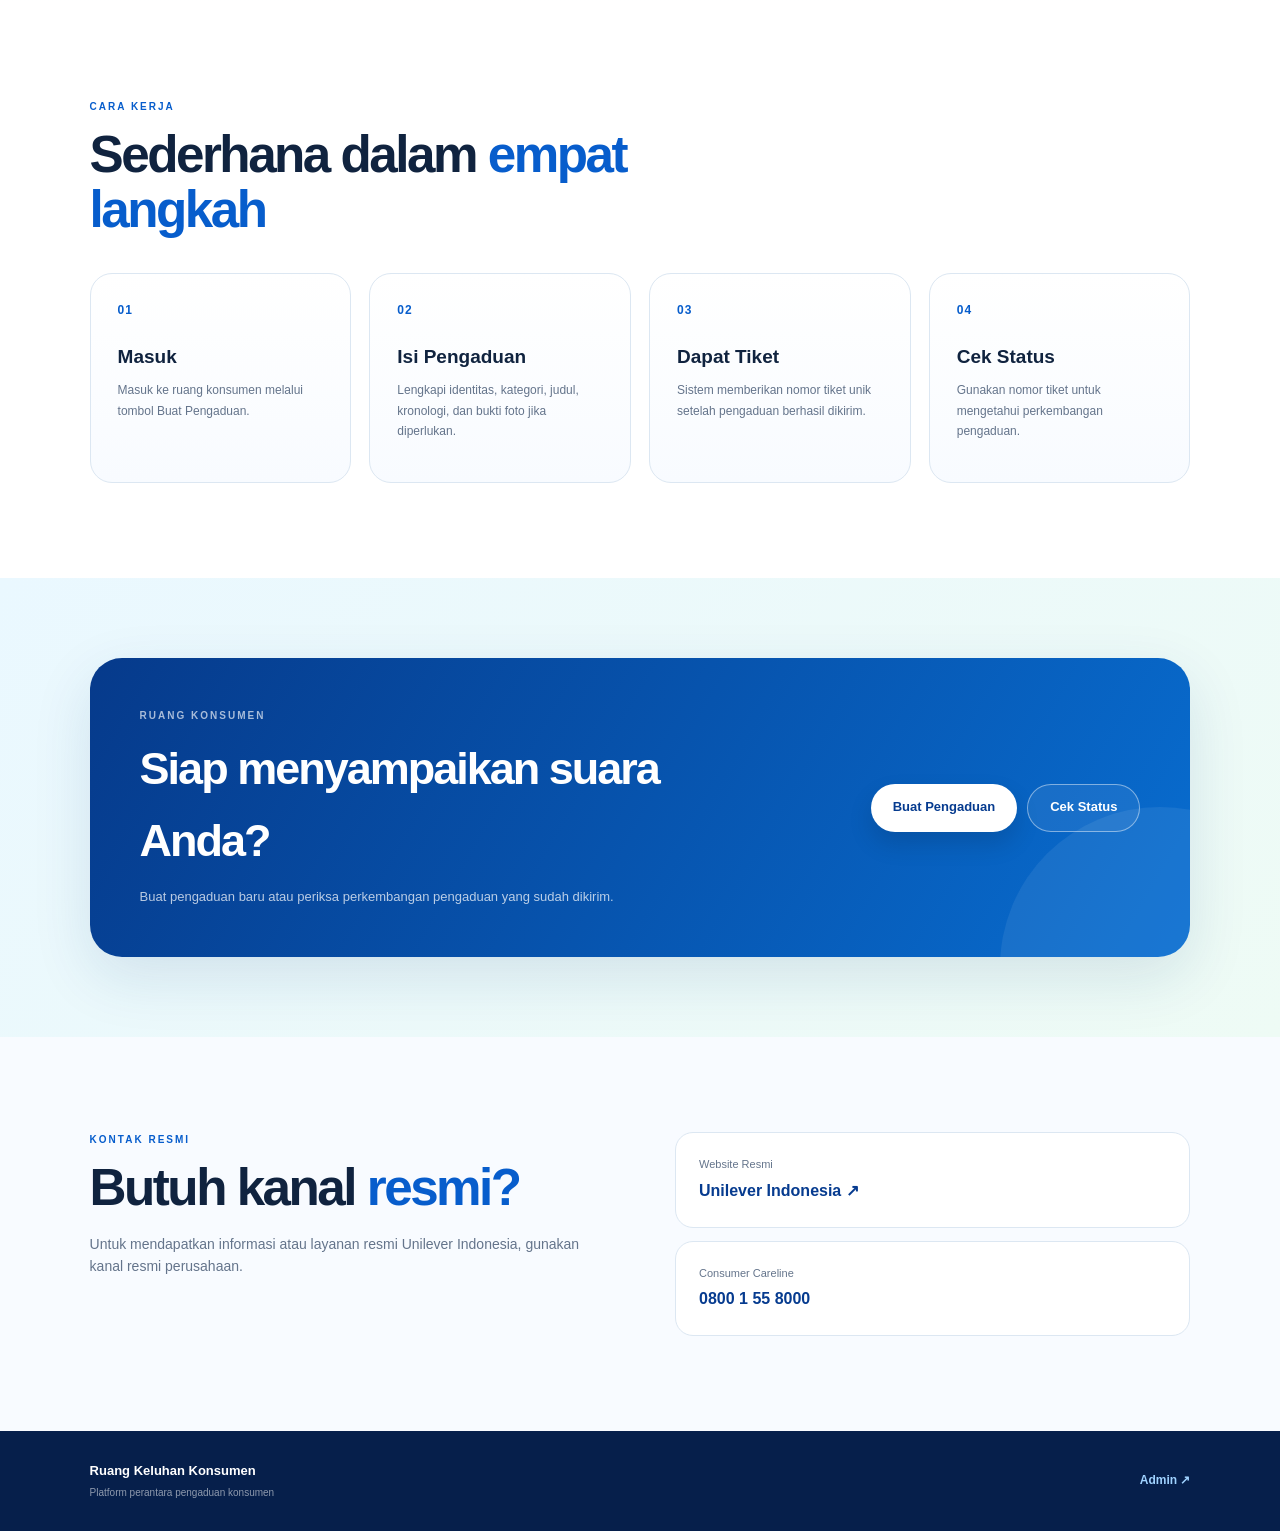
==== commit c846f4b3: "Update index.html" ====
--- a/index.html
+++ b/index.html
@@ -168,11 +168,7 @@
     <img src="logo-removebg-preview.png" alt="Unilever">
 </div>
 
-            <div class="shape-title">
-                Consumer
-                <br>
-                Voice
-            </div>
+            
 
         </div>
 
@@ -181,9 +177,9 @@
 
         <div class="unilever-card">
 
-            <div class="unilever-logo">
-                U
-            </div>
+           <div class="unilever-logo">
+    <img src="logo-removebg-preview.png" alt="Unilever">
+</div>
 
             <div>
 
@@ -397,8 +393,8 @@
         <div class="company-card">
 
             <div class="company-logo">
-                U
-            </div>
+    <img src="logo-removebg-preview.png" alt="Unilever">
+</div>
 
 
             <h3>
--- a/style.css
+++ b/style.css
@@ -1481,6 +1481,48 @@
         font-size: 20px;
     }
 
+   /* FIX LOGO - JANGAN HAPUS KODE DI ATAS */
+
+.site-header .brand-logo {
+    width: 60px !important;
+    height: 60px !important;
+    min-width: 60px !important;
+    max-width: 60px !important;
+    display: flex !important;
+    align-items: center !important;
+    justify-content: center !important;
+    overflow: hidden !important;
+}
+
+.site-header .brand-logo img {
+    width: 55px !important;
+    height: 55px !important;
+    max-width: 55px !important;
+    max-height: 55px !important;
+    object-fit: contain !important;
+    display: block !important;
+}
+
+
+/* FIX LOGO BESAR HERO */
+
+.hero-main-shape .shape-letter {
+    width: 280px !important;
+    height: 250px !important;
+    display: flex !important;
+    align-items: center !important;
+    justify-content: center !important;
+    overflow: hidden !important;
+}
+
+.hero-main-shape .shape-letter img {
+    width: 240px !important;
+    height: auto !important;
+    max-width: 240px !important;
+    max-height: 230px !important;
+    object-fit: contain !important;
+    display: block !important;
+}
     .unilever-card {
         top: 5px;
         right: 0;
@@ -1632,3 +1674,44 @@
     }
 
 }
+
+/* =====================================================
+   LOGO UNILEVER
+===================================================== */
+
+.brand-logo {
+    width: 58px;
+    height: 58px;
+    display: flex;
+    align-items: center;
+    justify-content: center;
+    flex-shrink: 0;
+    overflow: hidden;
+}
+
+.brand-logo img {
+    width: 52px;
+    height: auto;
+    max-height: 52px;
+    object-fit: contain;
+    display: block;
+}
+
+
+/* LOGO BESAR DI HERO */
+
+.shape-letter {
+    width: 300px;
+    height: 260px;
+    display: flex;
+    align-items: center;
+    justify-content: center;
+}
+
+.shape-letter img {
+    width: 260px;
+    height: auto;
+    max-height: 240px;
+    object-fit: contain;
+    display: block;
+}
